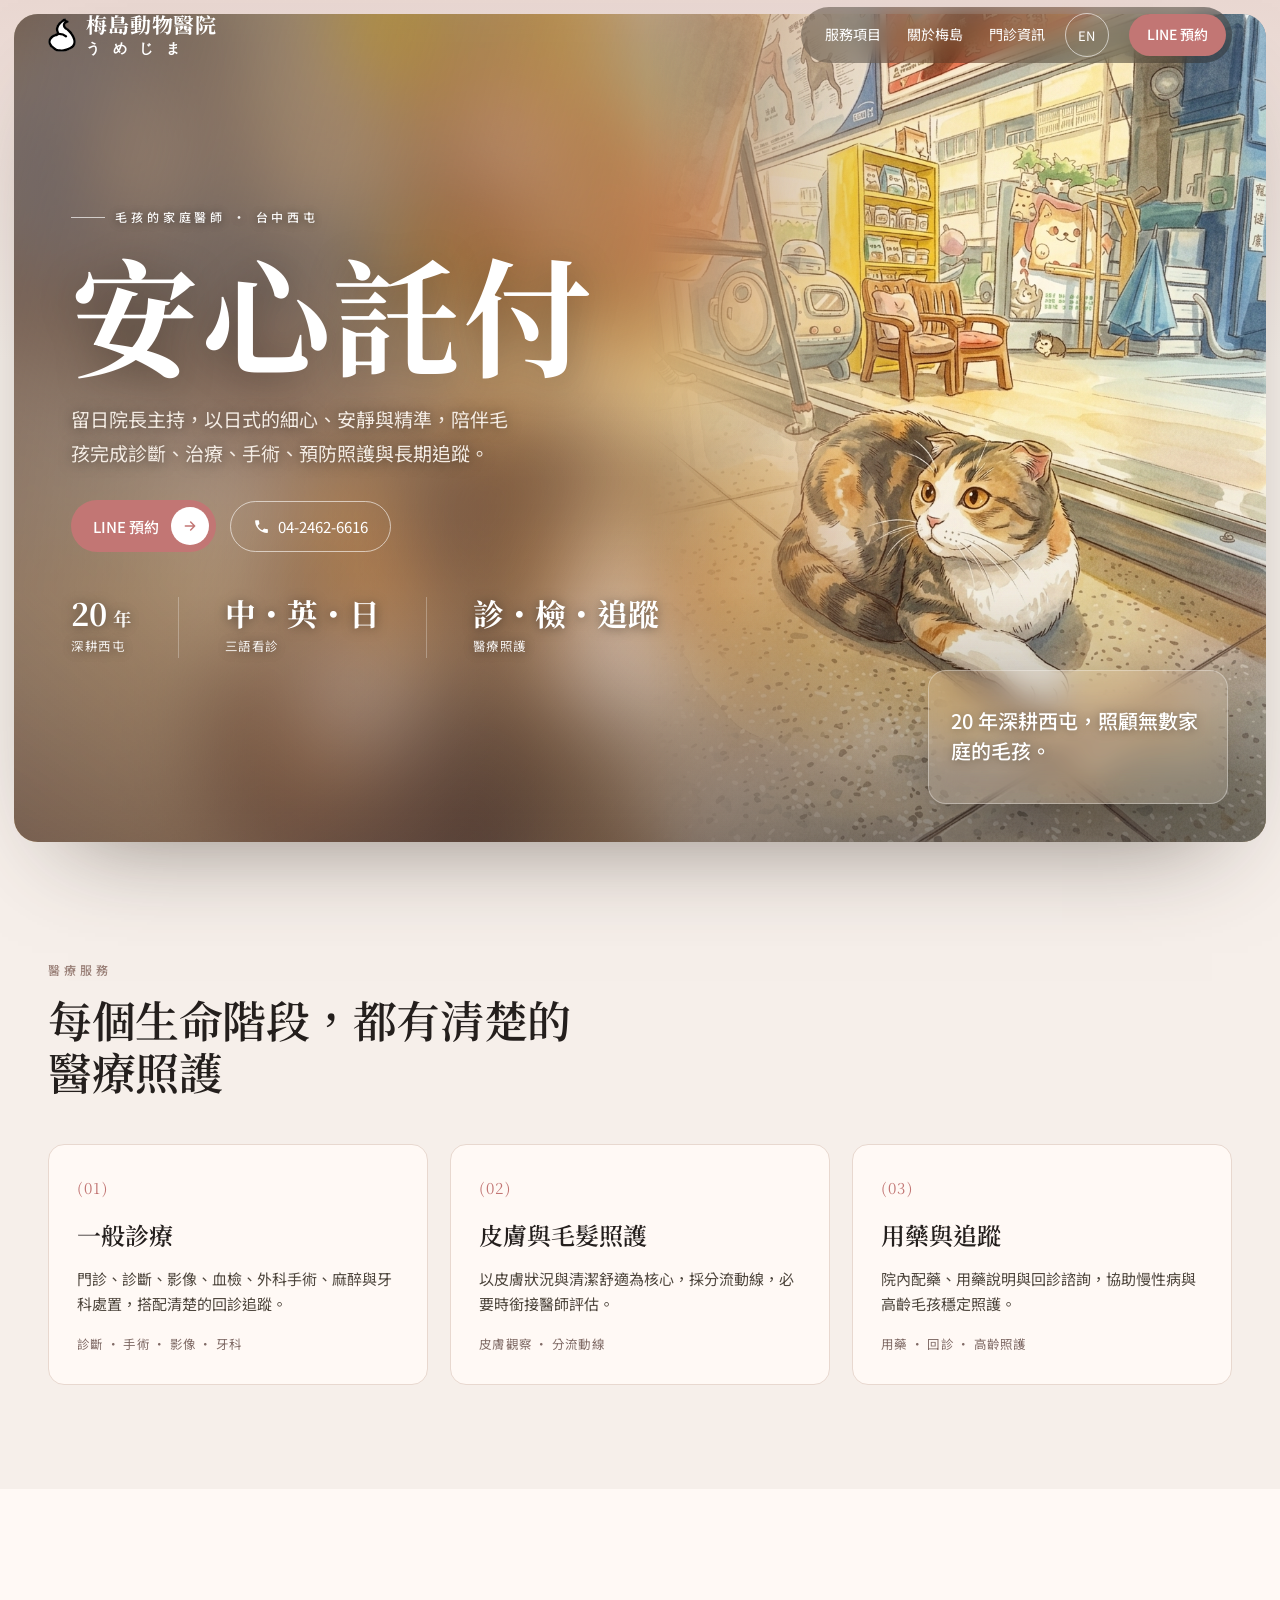
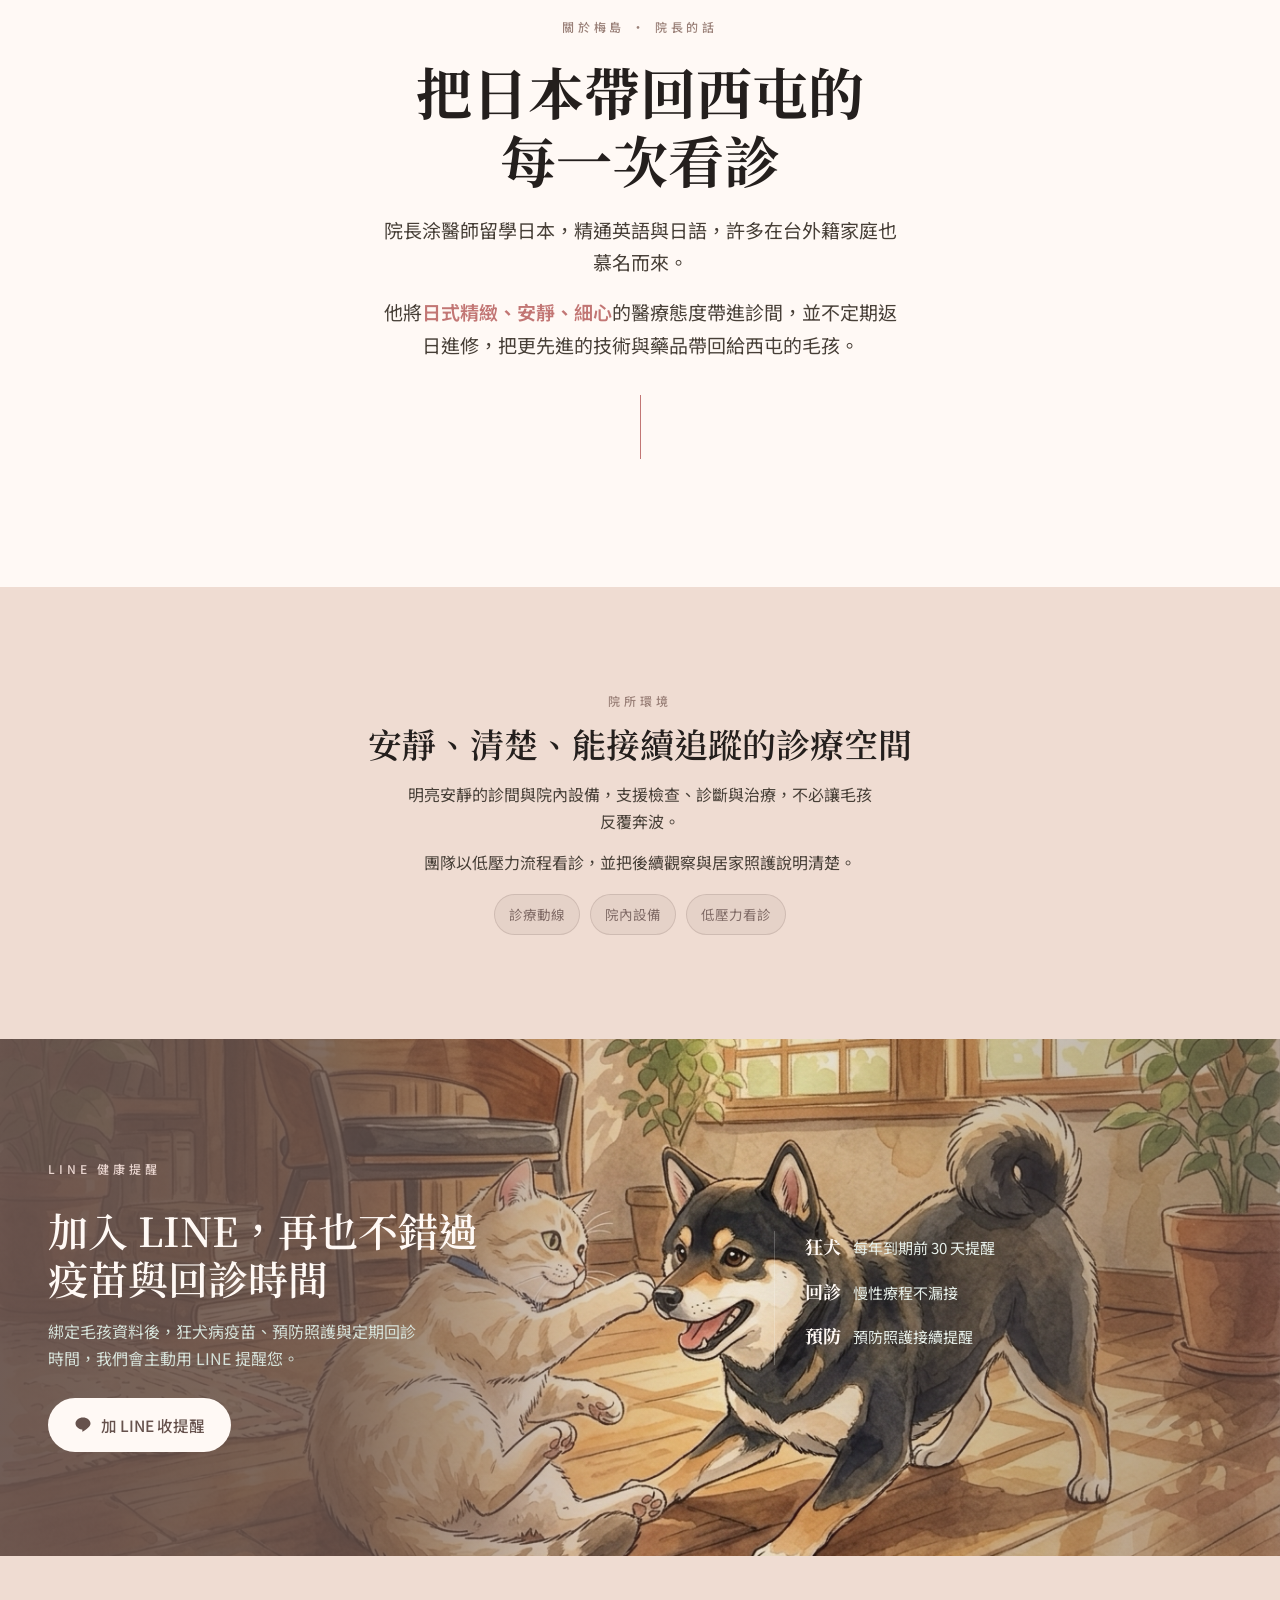
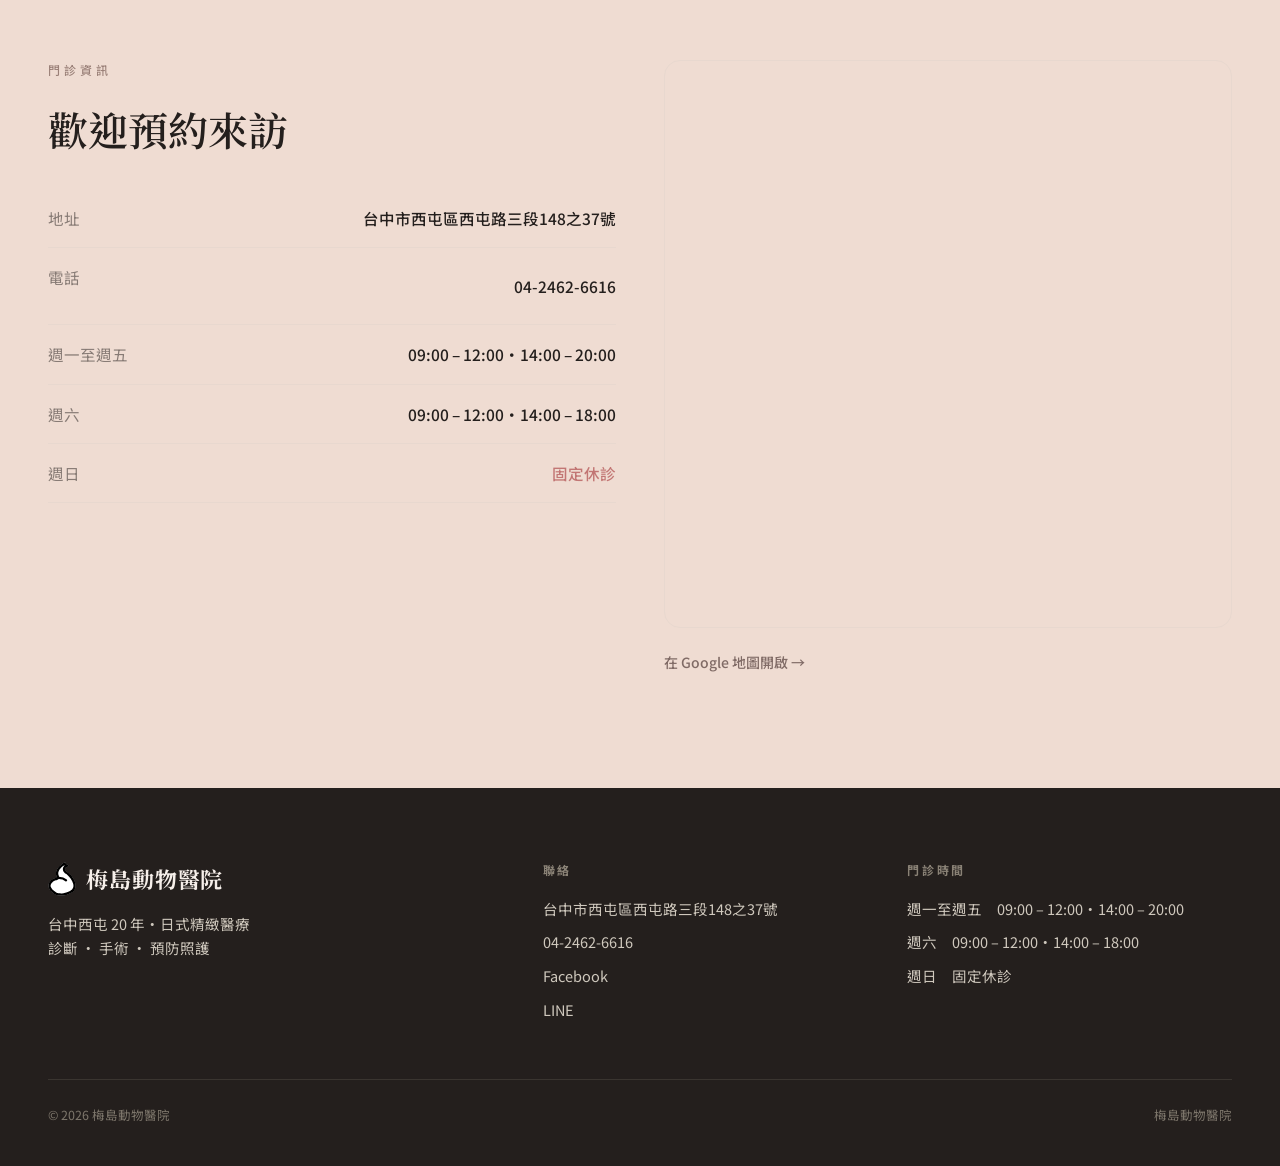
==== index.html @ cb82e35a "feat(nav): add うめじま kana under brand name Co-Authored-By: Claude Opus 5.5 <noreply@anthropic.com>" ====
<!DOCTYPE html>
<!--
  梅島動物醫院 — Public Website (Home)
  Design mode: fashion-design (design.md §03), warmed "calm Japanese-clinic" variant.
  3-color audit: main = warm taupe #806B66 (primary/trust) + soft rose #C27674 (accent/CTA); neutrals = paper/porcelain/wood/ink/stone.
  Booking: Approach C (LINE-first deep-link + tel fallback). No web form / no Supabase in v1.
  TODO before ship: logo, price/copy sign-off.
-->
<html lang="zh-Hant" data-lang="zh">
<head>
<meta charset="UTF-8" />
<link rel="icon" type="image/svg+xml" href="assets/logo-small.svg" />
<link rel="icon" type="image/png" sizes="32x32" href="assets/favicon-32.png" />
<link rel="icon" type="image/png" sizes="192x192" href="assets/icon-192.png" />
<link rel="apple-touch-icon" href="apple-touch-icon.png" />
<meta name="viewport" content="width=device-width, initial-scale=1" />
<title>梅島動物醫院｜台中西屯 20 年・日式精緻醫療</title>
<meta name="description" content="梅島動物醫院 — 台中西屯區 20 年動物醫院。留日院長主持，日式精緻醫療，提供診斷治療、外科手術、預防照護與長期健康追蹤。週一至週五 09:00–20:00（午休 12:00–14:00），週六至 18:00。" />
<meta property="og:title" content="梅島動物醫院｜台中西屯・日式精緻醫療" />
<meta property="og:description" content="留日院長主持，日式精緻醫療。診斷治療、外科手術、預防照護與長期健康追蹤。台中西屯路三段148之37號。" />
<meta property="og:type" content="website" />
<meta property="og:locale" content="zh_TW" />
<link rel="canonical" href="https://umesima.com/" />
<meta property="og:url" content="https://umesima.com/" />
<!-- TODO: og:image -->
<link rel="preconnect" href="https://fonts.googleapis.com" />
<link rel="preconnect" href="https://fonts.gstatic.com" crossorigin />
<link href="https://fonts.googleapis.com/css2?family=Noto+Sans+TC:wght@300;400;500;700&family=Noto+Serif+TC:wght@400;600;700&display=swap" rel="stylesheet" />
<link rel="stylesheet" href="assets/styles.css?v=37" />
<script src="assets/app.js?v=34" defer></script>
<script type="application/ld+json">
{"@context":"https://schema.org","@type":"WebSite","name":"梅島動物醫院","alternateName":["Umesima","umesima.com"],"url":"https://umesima.com/"}
</script>
<script type="application/ld+json">
{
  "@context": "https://schema.org",
  "@type": "VeterinaryCare",
  "name": "梅島動物醫院",
  "alternateName": ["Umesima Animal Hospital", "umesima", "梅島動物醫院.com"],
  "url": "https://umesima.com/",
  "image": "https://umesima.com/assets/media/clinic-interior.png",
  "hasMap": "https://maps.google.com/?q=%E6%A2%85%E5%B3%B6%E5%8B%95%E7%89%A9%E9%86%AB%E9%99%A2%20%E5%8F%B0%E4%B8%AD%E5%B8%82%E8%A5%BF%E5%B1%AF%E5%8D%80%E8%A5%BF%E5%B1%AF%E8%B7%AF%E4%B8%89%E6%AE%B5148%E4%B9%8B37%E8%99%9F",
  "geo": {"@type": "GeoCoordinates", "latitude": 24.1859534, "longitude": 120.6236232},
  "description": "台中西屯區 20 年動物醫院，留日院長主持，日式精緻醫療。",
  "telephone": "+886-4-2462-6616",
  "address": {
    "@type": "PostalAddress",
    "streetAddress": "西屯路三段148之37號",
    "addressLocality": "西屯區",
    "addressRegion": "台中市",
    "addressCountry": "TW"
  },
  "openingHoursSpecification": [{"@type":"OpeningHoursSpecification","dayOfWeek":["Monday","Tuesday","Wednesday","Thursday","Friday"],"opens":"09:00","closes":"12:00"},{"@type":"OpeningHoursSpecification","dayOfWeek":["Monday","Tuesday","Wednesday","Thursday","Friday"],"opens":"14:00","closes":"20:00"},{"@type":"OpeningHoursSpecification","dayOfWeek":["Saturday"],"opens":"09:00","closes":"12:00"},{"@type":"OpeningHoursSpecification","dayOfWeek":["Saturday"],"opens":"14:00","closes":"18:00"}],
  "sameAs": ["https://www.facebook.com/profile.php?id=100063917255991"]
}
</script>
</head>
<body class="home">

<!-- NAV -->
<nav class="nav" id="nav">
  <div class="nav-in">
    <a href="index.html" class="brand"><img class="logo" src="assets/logo-small.svg" alt="" width="25" height="30" /><span class="brand-t">梅島動物醫院<small class="brand-jp" lang="ja">うめじま</small></span></a>
    <div class="nav-r">
      <div class="nav-links">
        <a href="services.html" data-i18n="nav.services">服務項目</a>
        <a href="about.html" data-i18n="nav.about">關於梅島</a>
        <a href="contact.html" data-i18n="nav.visit">門診資訊</a>
      </div>
      <button class="lang" id="langBtn" aria-label="切換語言 / switch language">EN</button>
      <a href="https://lin.ee/q2NhyMW" data-line class="nav-cta" data-i18n="cta.book">LINE 預約</a>
    </div>
  </div>
</nav>

<!-- HERO (editorial framed) -->
<header class="hero" id="top">
  <div class="frameH">
    <div class="hero-blur" aria-hidden="true"></div>
    <div class="hero-bg hero-photo" aria-hidden="true"></div>
    <div class="hero-mist" aria-hidden="true"></div>
    <div class="hero-body">
      <div class="hero-col">
        <span class="hero-eyebrow kicker"><span class="rule"></span><span data-i18n="hero.sub">毛孩的家庭醫師 · 台中西屯</span></span>
        <h1 class="hero-display" data-i18n="hero.display">安心託付</h1>
        <p class="hero-sub" data-i18n="hero.body">留日院長主持，以日式的細心、安靜與精準，陪伴毛孩完成診斷、治療、手術、預防照護與長期追蹤。</p>
        <div class="cta-row">
          <a href="https://lin.ee/q2NhyMW" data-line class="cta-round"><span data-i18n="cta.book">LINE 預約</span><span class="ar"><svg viewBox="0 0 24 24"><path d="M5 12h14M13 6l6 6-6 6" fill="none" stroke="currentColor" stroke-width="2.2" stroke-linecap="round" stroke-linejoin="round"/></svg></span></a>
          <a href="tel:+886424626616" class="cta-ghost"><svg viewBox="0 0 24 24"><path d="M6.6 10.8c1.4 2.8 3.8 5.1 6.6 6.6l2.2-2.2c.3-.3.7-.4 1-.2 1.1.4 2.3.6 3.6.6.6 0 1 .4 1 1V20c0 .6-.4 1-1 1C10.6 21 3 13.4 3 4c0-.6.4-1 1-1h3.5c.6 0 1 .4 1 1 0 1.2.2 2.4.6 3.6.1.4 0 .8-.2 1l-2.3 2.2z"/></svg><span data-i18n="cta.tel">04-2462-6616</span></a>
        </div>
        <div class="trust">
          <div class="t"><b>20<span style="font-size:.6em" data-i18n="hero.b1u"> 年</span></b><span data-i18n="hero.t1">深耕西屯</span></div>
          <div class="div"></div>
          <div class="t"><b data-i18n="hero.b2">中・英・日</b><span data-i18n="hero.t2">三語看診</span></div>
          <div class="div"></div>
          <div class="t"><b data-i18n="hero.b3">診・檢・追蹤</b><span data-i18n="hero.t3">醫療照護</span></div>
        </div>
      </div>
    </div>
    <div class="glass" id="glass">
      <p class="gs" data-i18n="card.s1">20 年深耕西屯，照顧無數家庭的毛孩。</p>
      <p class="gs" hidden data-i18n="card.s2">留日院長主持，可中・英・日語看診。</p>
      <p class="gs" hidden data-i18n="card.s3">診斷、治療與回診追蹤，由同一個熟悉的團隊接續照護。</p>
    </div>
  </div>
</header>

<!-- SERVICES TEASER -->
<section class="band" id="services">
  <div class="wrap">
    <div class="sec-head r">
      <p class="kicker" data-i18n="services.kicker">醫療服務</p>
      <h2 data-i18n="services.h2">每個生命階段，都有清楚的醫療照護</h2>
    </div>
    <div class="svc">
      <a class="card r" href="services.html#med">
        <div class="ix">(01)</div>
        <h3 data-i18n="svc.med.t">一般診療</h3>
        <p data-i18n="svc.med.d">門診、診斷、影像、血檢、外科手術、麻醉與牙科處置，搭配清楚的回診追蹤。</p>
        <div class="tag" data-i18n="svc.med.tag">診斷 · 手術 · 影像 · 牙科</div>
      </a>
      <a class="card r" href="services.html#groom">
        <div class="ix">(02)</div>
        <h3 data-i18n="svc.groom.t">皮膚與毛髮照護</h3>
        <p data-i18n="svc.groom.d">以皮膚狀況與清潔舒適為核心，採分流動線，必要時銜接醫師評估。</p>
        <div class="tag" data-i18n="svc.groom.tag">皮膚觀察 · 分流動線</div>
      </a>
      <a class="card r" href="services.html#pharmacy">
        <div class="ix">(03)</div>
        <h3 data-i18n="svc.rx.t">用藥與追蹤</h3>
        <p data-i18n="svc.rx.d">院內配藥、用藥說明與回診諮詢，協助慢性病與高齡毛孩穩定照護。</p>
        <div class="tag" data-i18n="svc.rx.tag">用藥 · 回診 · 高齡照護</div>
      </a>
    </div>
  </div>
</section>

<!-- 日式 SIGNATURE STORY -->
<section class="story" id="story">
  <div class="story-ghost" aria-hidden="true">日式</div>
  <div class="wrap story-in r">
    <p class="kicker" data-i18n="story.kicker">關於梅島 · 院長的話</p>
    <h2 data-i18n="story.h2">把日本帶回西屯的<br>每一次看診</h2>
    <p data-i18n="story.p1">院長涂醫師留學日本，精通英語與日語，許多在台外籍家庭也慕名而來。</p>
    <p data-i18n="story.p2">他將<span class="em">日式精緻、安靜、細心</span>的醫療態度帶進診間，並不定期返日進修，把更先進的技術與藥品帶回給西屯的毛孩。</p>
    <div class="story-line"></div>
  </div>
</section>

<!-- 院所環境 — services-style split (text + framed photo); big composite as figure -->
<section class="band band-wood" id="scene">
  <div class="wrap">
    <div class="split-txt r" style="max-width:640px">
      <p class="kicker" data-i18n="scene.kicker">院所環境</p>
      <h3 data-i18n="scene.h">安靜、清楚、能接續追蹤的診療空間</h3>
      <p data-i18n="scene.p1">明亮安靜的診間與院內設備，支援檢查、診斷與治療，不必讓毛孩反覆奔波。</p>
      <p data-i18n="scene.p2">團隊以低壓力流程看診，並把後續觀察與居家照護說明清楚。</p>
      <div class="chips">
        <span class="chip" data-i18n="scene.c1">診療動線</span>
        <span class="chip" data-i18n="scene.c2">院內設備</span>
        <span class="chip" data-i18n="scene.c3">低壓力看診</span>
      </div>
    </div>
  </div>
</section>

<!-- VACCINE LINE CTA -->
<section class="band band-sage vacc-bg">
  <div class="vacc-bg-img" aria-hidden="true"></div>
  <div class="wrap vacc r">
    <div>
      <p class="kicker" data-i18n="vacc.kicker">LINE 健康提醒</p>
      <h2 data-i18n="vacc.h2">加入 LINE，再也不錯過<br>疫苗與回診時間</h2>
      <p data-i18n="vacc.p">綁定毛孩資料後，狂犬病疫苗、預防照護與定期回診時間，我們會主動用 LINE 提醒您。</p>
      <a href="https://lin.ee/q2NhyMW" data-line class="btn btn-line-lite"><svg viewBox="0 0 24 24"><path d="M12 2C6.5 2 2 5.6 2 10c0 3.9 3.5 7.2 8.3 7.9.3.07.7.2.8.5.1.3.07.7.04 1l-.13.8c-.04.24-.18.93.82.5s5.3-3.1 7.2-5.3C20.5 13.9 22 12.1 22 10c0-4.4-4.5-8-10-8z"/></svg><span data-i18n="vacc.cta">加 LINE 收提醒</span></a>
    </div>
    <ul class="vacc-aside">
      <li><b data-i18n="vacc.b1">狂犬</b><span data-i18n="vacc.l1">每年到期前 30 天提醒</span></li>
      <li><b data-i18n="vacc.b2">回診</b><span data-i18n="vacc.l2">慢性療程不漏接</span></li>
      <li><b data-i18n="vacc.b3">預防</b><span data-i18n="vacc.l3">預防照護接續提醒</span></li>
    </ul>
  </div>
</section>

<!-- VISIT / HOURS / LOCATION -->
<section class="band band-wood" id="visit">
  <div class="wrap visit">
    <div class="r">
      <p class="kicker" data-i18n="visit.kicker">門診資訊</p>
      <h2 class="serif" style="font-size:clamp(26px,3.4vw,40px);font-weight:600;margin:14px 0 26px" data-i18n="visit.h2">歡迎預約來訪</h2>
      <div class="info-row"><span class="k" data-i18n="visit.addrk">地址</span><span class="v">台中市西屯區西屯路三段148之37號</span></div>
      <div class="info-row"><span class="k" data-i18n="visit.telk">電話</span><span class="v"><a href="tel:+886424626616">04-2462-6616</a></span></div>
      <div class="info-row"><span class="k" data-i18n="visit.hrk">週一至週五</span><span class="v">09:00 – 12:00・14:00 – 20:00</span></div>
      <div class="info-row"><span class="k" data-i18n="visit.satk">週六</span><span class="v">09:00 – 12:00・14:00 – 18:00</span></div>
      <div class="info-row"><span class="k" data-i18n="visit.sunk">週日</span><span class="v closed" data-i18n="visit.sunv">固定休診</span></div>
    </div>
    <div>
      <div class="map-embed r">
        <iframe title="梅島動物醫院 · 地圖" loading="lazy" referrerpolicy="no-referrer-when-downgrade" src="https://www.google.com/maps?q=%E6%A2%85%E5%B3%B6%E5%8B%95%E7%89%A9%E9%86%AB%E9%99%A2%20%E5%8F%B0%E4%B8%AD%E5%B8%82%E8%A5%BF%E5%B1%AF%E5%8D%80%E8%A5%BF%E5%B1%AF%E8%B7%AF%E4%B8%89%E6%AE%B5148%E4%B9%8B37%E8%99%9F&hl=zh-TW&z=17&output=embed"></iframe>
      </div>
      <p style="margin-top:12px;font-size:14px"><a href="https://maps.google.com/?q=%E6%A2%85%E5%B3%B6%E5%8B%95%E7%89%A9%E9%86%AB%E9%99%A2%20%E5%8F%B0%E4%B8%AD%E5%B8%82%E8%A5%BF%E5%B1%AF%E5%8D%80%E8%A5%BF%E5%B1%AF%E8%B7%AF%E4%B8%89%E6%AE%B5148%E4%B9%8B37%E8%99%9F" target="_blank" rel="noopener" style="color:var(--sage);font-weight:500" data-i18n="visit.map">在 Google 地圖開啟 →</a></p>
    </div>
  </div>
</section>

<!-- FOOTER -->
<footer>
  <div class="wrap">
    <div class="foot-grid">
      <div>
        <div class="brand" style="font-family:var(--serif);font-weight:700;font-size:22px"><img class="logo" src="assets/logo-small.svg" alt="" width="25" height="30" />梅島動物醫院</div>
        <p data-i18n="foot.tag">台中西屯 20 年・日式精緻醫療<br>診斷 · 手術 · 預防照護</p>
      </div>
      <div>
        <h4 data-i18n="foot.contact">聯絡</h4>
        <p>台中市西屯區西屯路三段148之37號</p>
        <a href="tel:+886424626616">04-2462-6616</a>
        <a href="https://www.facebook.com/profile.php?id=100063917255991" target="_blank" rel="noopener">Facebook</a>
        <a href="https://lin.ee/q2NhyMW" data-line>LINE</a>
      </div>
      <div>
        <h4 data-i18n="foot.hours">門診時間</h4>
        <p data-i18n="foot.hr1">週一至週五　09:00 – 12:00・14:00 – 20:00</p>
        <p data-i18n="foot.hrsat">週六　09:00 – 12:00・14:00 – 18:00</p>
        <p data-i18n="foot.hr2">週日　固定休診</p>
      </div>
    </div>
    <div class="foot-bot">
      <span>© 2026 梅島動物醫院</span>
      <span data-i18n="foot.note">梅島動物醫院</span>
    </div>
  </div>
</footer>

<!-- STICKY MOBILE BAR -->
<div class="mbar">
  <a href="https://lin.ee/q2NhyMW" data-line><svg viewBox="0 0 24 24"><path d="M12 2C6.5 2 2 5.6 2 10c0 3.9 3.5 7.2 8.3 7.9.3.07.7.2.8.5.1.3.07.7.04 1l-.13.8c-.04.24-.18.93.82.5s5.3-3.1 7.2-5.3C20.5 13.9 22 12.1 22 10c0-4.4-4.5-8-10-8z"/></svg><span data-i18n="cta.book">LINE 預約</span></a>
  <a href="tel:+886424626616"><svg viewBox="0 0 24 24"><path d="M6.6 10.8c1.4 2.8 3.8 5.1 6.6 6.6l2.2-2.2c.3-.3.7-.4 1-.2 1.1.4 2.3.6 3.6.6.6 0 1 .4 1 1V20c0 .6-.4 1-1 1C10.6 21 3 13.4 3 4c0-.6.4-1 1-1h3.5c.6 0 1 .4 1 1 0 1.2.2 2.4.6 3.6.1.4 0 .8-.2 1l-2.3 2.2z"/></svg><span data-i18n="cta.call">撥打電話</span></a>
</div>

</body>
</html>
---- assets/styles.css ----
:root{
  /* neutrals */
  --paper:#F6EFEA; --porcelain:#FFF9F5; --wood:#EFDCD2; --wood-deep:#E4C6B8;
  --ink:#241F1D; --stone:#877B75; --line:#E8D8CF;
  /* main colors */
  --sage:#806B66; --sage-deep:#66524D; --sage-dim:#9A8078;
  --clay:#C27674; --clay-deep:#A85F5D;
  /* type */
  --serif:"Noto Serif TC",Georgia,"Times New Roman",serif;
  --sans:"Noto Sans TC",system-ui,-apple-system,"Helvetica Neue",sans-serif;
  --maxw:1240px; --ease:cubic-bezier(.22,.61,.36,1);
}
*{box-sizing:border-box;margin:0;padding:0}
html{scroll-behavior:smooth}
body{font-family:var(--sans);background:var(--paper);color:var(--ink);
  font-weight:400;line-height:1.7;-webkit-font-smoothing:antialiased;overflow-x:hidden}
img{max-width:100%;display:block}
a{color:inherit;text-decoration:none}
.wrap{max-width:var(--maxw);margin:0 auto;padding:0 28px}
.serif{font-family:var(--serif)}
.kicker{font-size:12px;letter-spacing:.32em;text-transform:uppercase;color:var(--sage-dim);font-weight:500}

/* ---------- nav ---------- */
.nav{position:fixed;top:0;left:0;right:0;z-index:50;transition:background .4s var(--ease),box-shadow .4s var(--ease);}
.nav-in{display:flex;align-items:center;justify-content:space-between;height:70px;max-width:var(--maxw);margin:0 auto;padding:0 28px}
.brand{font-family:var(--serif);font-weight:700;font-size:21px;letter-spacing:.04em;color:var(--ink);display:flex;align-items:center;gap:10px}
.nav .brand{min-height:44px}
.brand .logo{height:34px;width:auto;flex:none}
.brand-t{display:flex;flex-direction:column;line-height:1.1}
.brand-jp{font-family:"Hiragino Maru Gothic ProN","Zen Maru Gothic","Yu Gothic",sans-serif;font-size:14px;font-weight:600;letter-spacing:.9em;margin-top:5px}
.nav-r{display:flex;align-items:center;gap:20px}
.nav-links{display:flex;gap:26px;font-size:14px;color:var(--ink)}
.nav-links a{position:relative;padding:4px 0;color:var(--ink);opacity:.85;transition:opacity .2s}
.nav-links a::after{content:"";position:absolute;left:0;bottom:-2px;width:0;height:1.5px;background:var(--clay);transition:width .25s var(--ease)}
.nav-links a:hover{opacity:1}.nav-links a:hover::after{width:100%}
.nav-links a.active{opacity:1;font-weight:500}
.nav-links a.active::after{width:100%}
.lang{font-size:13px;letter-spacing:.05em;color:var(--sage);border:1px solid var(--sage-dim);border-radius:999px;
  min-width:44px;min-height:44px;padding:0 12px;cursor:pointer;background:transparent;font-family:var(--sans);transition:.2s var(--ease)}
.lang:hover{background:var(--sage);color:#fff;border-color:var(--sage)}
.nav-cta{display:inline-flex;align-items:center;gap:7px;background:var(--clay);color:#fff;
  font-size:14px;font-weight:500;padding:9px 18px;border-radius:999px;transition:.2s var(--ease)}
.nav-cta:hover{background:var(--clay-deep)}
.nav.scrolled{background:rgba(246,239,234,.92);backdrop-filter:saturate(140%) blur(10px);box-shadow:0 1px 0 var(--line)}

/* shared button base */
.btn{display:inline-flex;align-items:center;gap:9px;font-weight:500;font-size:15.5px;
  padding:14px 26px;border-radius:999px;transition:.22s var(--ease);cursor:pointer;border:none;font-family:var(--sans)}
.btn svg{width:18px;height:18px;fill:currentColor}

/* ---------- hero (editorial framed) ---------- */
.hero{padding:14px;background:linear-gradient(180deg,#ead8d2 0%,var(--paper) 42%)}
.frameH{position:relative;border-radius:24px;overflow:hidden;display:flex;align-items:center;
  min-height:clamp(580px,92svh,980px);box-shadow:0 44px 100px -54px rgba(60,50,40,.65)}
/* blurred fill of the same image -> full image-derived background, no empty column */
.hero-blur{position:absolute;inset:0;z-index:0;background:url('media/clinic-interior.png?r=1') center/cover no-repeat;
  filter:blur(36px) saturate(118%) brightness(.96);transform:scale(1.18)}
/* sharp whole image, contained on the right (radial = fallback if image missing) */
.hero-bg{position:absolute;inset:0;z-index:0;background:
  radial-gradient(120% 100% at 28% 34%, #f6ded7 0%, #edc9c0 34%, #ddada1 58%, #b88b80 80%, #7a625d 100%)}
.hero-bg.hero-photo{background:url('media/clinic-interior.png?r=1') right center/contain no-repeat;
  transform:scale(1.03);animation:heroZoom 18s var(--ease) forwards}
@keyframes heroZoom{to{transform:scale(1)}}
/* warm readability mist: sage->cocoa->blush diagonal (strong bottom-left under text, clears over the cat) */
.hero-mist{position:absolute;inset:0;z-index:1;pointer-events:none;background:
  linear-gradient(105deg, rgba(102,82,77,.74) 0%, rgba(132,93,88,.42) 34%, rgba(194,118,116,.12) 56%, rgba(194,118,116,0) 74%),
  linear-gradient(0deg, rgba(36,31,29,.50) 0%, rgba(36,31,29,.06) 30%, rgba(36,31,29,0) 55%)}
.hero-body{position:relative;z-index:3;max-width:var(--maxw);margin:0 auto;width:100%;padding:0 clamp(22px,4vw,56px)}
.hero-col{max-width:600px}
.hero-eyebrow{display:inline-flex;align-items:center;gap:10px;color:#fff;opacity:.95;margin-bottom:20px;text-shadow:0 1px 10px rgba(0,0,0,.5)}
.hero-eyebrow .rule{width:34px;height:1px;background:rgba(255,255,255,.7)}
.hero-display{font-family:var(--serif);font-weight:700;color:#fff;line-height:1.02;letter-spacing:.02em;
  font-size:clamp(60px,10vw,150px);text-shadow:0 4px 40px rgba(0,0,0,.32);white-space:nowrap}
.hero-sub{color:#f4ece4;font-size:clamp(15px,1.6vw,19px);line-height:1.8;max-width:40ch;margin:24px 0 0;
  text-shadow:0 1px 14px rgba(0,0,0,.5)}
.hero-col .cta-row{margin-top:30px}
.trust{display:flex;gap:clamp(18px,4vw,46px);margin-top:clamp(30px,5vh,56px);flex-wrap:wrap}
.trust .t{color:#fff;text-shadow:0 1px 12px rgba(0,0,0,.5)}
.trust .t b{font-family:var(--serif);font-weight:700;font-size:clamp(22px,2.4vw,32px);display:block;line-height:1.1}
.trust .t span{font-size:12.5px;letter-spacing:.04em;opacity:.9}
.trust .div{width:1px;align-self:stretch;background:rgba(255,255,255,.28)}
.scrollcue{position:absolute;left:50%;bottom:24px;transform:translateX(-50%);z-index:3;display:flex;flex-direction:column;align-items:center;gap:8px;color:#fff;opacity:.85;pointer-events:none}
.scrollcue .lbl{font-size:10px;letter-spacing:.3em;text-transform:uppercase;writing-mode:vertical-rl;text-shadow:0 1px 8px rgba(0,0,0,.5)}
.scrollcue .ln{width:1px;height:32px;background:linear-gradient(#fff,transparent);animation:heroCue 1.8s var(--ease) infinite}
@keyframes heroCue{0%{transform:scaleY(.3);transform-origin:top}50%{transform:scaleY(1);transform-origin:top}50.1%{transform-origin:bottom}100%{transform:scaleY(.3);transform-origin:bottom}}
@media(max-width:760px){.hero-col{max-width:none}.scrollcue{display:none}}
@media(prefers-reduced-motion:reduce){.hero-bg.hero-photo,.glass .gs{animation:none;transform:none}.scrollcue .ln{animation:none}}
.cta-row{display:flex;gap:14px;flex-wrap:wrap;align-items:center}
.cta-round{display:inline-flex;align-items:center;gap:12px;background:var(--clay);color:#fff;
  border-radius:999px;padding:7px 7px 7px 22px;font-weight:500;font-size:15px;transition:.22s var(--ease)}
.cta-round .ar{width:38px;height:38px;border-radius:50%;background:#fff;color:var(--clay);
  display:grid;place-items:center;transition:transform .25s var(--ease)}
.cta-round .ar svg{width:16px;height:16px}
.cta-round:hover{background:var(--clay-deep)}.cta-round:hover .ar{transform:rotate(-45deg)}
.cta-round.lg{font-size:16.5px;padding:9px 9px 9px 26px}
.cta-round.lg .ar{width:42px;height:42px}
.cta-ghost{display:inline-flex;align-items:center;gap:8px;color:#fff;font-size:15px;
  border:1.5px solid rgba(255,255,255,.6);border-radius:999px;padding:12px 22px;transition:.2s var(--ease)}
.cta-ghost:hover{background:#fff;color:var(--ink);border-color:#fff}
.cta-ghost svg{width:17px;height:17px;fill:currentColor}
/* glass social-proof card */
.glass{position:absolute;right:clamp(16px,3vw,40px);bottom:clamp(16px,3vw,40px);z-index:4;
  width:min(300px,76vw);background:rgba(250,248,244,.15);border:1px solid rgba(255,255,255,.34);
  backdrop-filter:blur(14px) saturate(140%);-webkit-backdrop-filter:blur(14px) saturate(140%);
  border-radius:18px;padding:20px 22px 22px;box-shadow:0 22px 54px -26px rgba(0,0,0,.55);touch-action:pan-y;cursor:pointer}
.glass .gs{display:flex;align-items:center;color:#fff;font-size:20px;font-weight:500;line-height:1.5;min-height:4.5em;text-shadow:0 1px 10px rgba(0,0,0,.35);animation:gsIn .5s var(--ease)}
@keyframes gsIn{from{opacity:0;transform:translateX(10px)}to{opacity:1;transform:none}}
.glass .gs[hidden]{display:none}
/* nav over photo — HOME hero only (pre-scroll = light) */
body.home .nav:not(.scrolled):not(.menu-open) .brand,body.home .nav:not(.scrolled):not(.menu-open) .nav-links a{color:#fff}
body.home .nav:not(.scrolled):not(.menu-open) .lang{color:#fff;border-color:rgba(255,255,255,.6)}
body.home .nav:not(.scrolled):not(.menu-open) .lang:hover{background:#fff;color:var(--sage);border-color:#fff}

/* ---------- page header (sub-pages) ---------- */
.phead{padding:14px}
.phead-in{position:relative;border-radius:24px;overflow:hidden;min-height:clamp(440px,62svh,620px);
  display:flex;flex-direction:column;justify-content:flex-end;padding:clamp(30px,5vw,60px);
  background:linear-gradient(135deg,var(--wood) 0%,var(--wood-deep) 68%,#cdbfa6 100%)}
.phead-in .kicker{margin-bottom:14px}
.phead-in h1{font-family:var(--serif);font-weight:700;color:var(--ink);
  font-size:clamp(38px,6vw,72px);line-height:1.08;letter-spacing:-.01em;position:relative;z-index:2}
.phead-in .psub{color:#4d453c;font-size:clamp(15px,1.6vw,18px);max-width:46ch;margin-top:18px;position:relative;z-index:2}
.phead-ghost{display:none}

/* ---------- section base ---------- */
section{position:relative}
.band{padding:104px 0}
.band-wood{background:var(--wood)}
.band-porc{background:var(--porcelain)}
.band-sage{background:var(--sage);color:var(--porcelain)}
.sec-head{max-width:60ch;margin-bottom:46px}
.sec-head h2{font-family:var(--serif);font-weight:600;font-size:clamp(28px,3.6vw,44px);line-height:1.18;margin:14px 0 0;letter-spacing:-.01em}
.band-sage .kicker{color:#ead6d0}.band-sage .sec-head h2{color:var(--porcelain)}

/* reveal-on-scroll */
.r{transition:opacity .7s var(--ease),transform .7s var(--ease)}
html.reveal .r{opacity:0;transform:translateY(26px)}
html.reveal .r.in{opacity:1;transform:none}

/* services cards */
.svc{display:grid;grid-template-columns:repeat(auto-fit,minmax(250px,1fr));gap:22px}
.card{background:var(--porcelain);border:1px solid var(--line);border-radius:16px;padding:30px 28px;
  transition:transform .3s var(--ease),box-shadow .3s var(--ease)}
.card:hover{transform:translateY(-6px);box-shadow:0 28px 50px -30px rgba(60,50,40,.4)}
.card .ix{font-family:var(--serif);font-size:15px;color:var(--clay);letter-spacing:.1em}
.card h3{font-family:var(--serif);font-weight:600;font-size:24px;margin:14px 0 10px}
.card p{font-size:15px;color:#4d453c}
.card .tag{font-size:12.5px;color:var(--sage);margin-top:16px;letter-spacing:.02em}

/* split column (text + side) */
.split{display:grid;grid-template-columns:1.05fr .95fr;gap:clamp(32px,5vw,64px);align-items:center}
.split.rev .split-txt{order:2}
.split-txt h3{font-family:var(--serif);font-weight:600;font-size:clamp(24px,3vw,34px);margin-bottom:16px;line-height:1.22}
.band-sage .split-txt h3{color:var(--porcelain)}
.split-txt p{font-size:16px;color:#473f37;max-width:52ch;margin-bottom:14px}
.band-sage .split-txt p{color:#eadbd3}
.split-fig{aspect-ratio:4/3;border-radius:16px;border:1px solid var(--line);background:
  linear-gradient(135deg,var(--wood) 0%,var(--wood-deep) 65%,var(--sage-dim) 130%);
  display:flex;align-items:flex-end;padding:16px}
.split-fig span{font-size:11px;letter-spacing:.18em;text-transform:uppercase;color:rgba(34,31,26,.5)}
.split-fig.fig-photo{display:block;padding:0;background:none;overflow:hidden;position:relative}
.split-fig.fig-photo img{position:absolute;inset:0;width:100%;height:100%;object-fit:cover;object-position:50% 46%;display:block;border-radius:inherit}
.split-fig.fig-photo::after{content:"";position:absolute;inset:0;z-index:1;pointer-events:none;border-radius:inherit;
  background:
    linear-gradient(180deg,rgba(28,24,20,0) 0%,rgba(28,24,20,0) 48%,rgba(28,24,20,.22) 76%,rgba(28,24,20,.46) 100%),
    linear-gradient(90deg,rgba(28,24,20,.28) 0%,rgba(28,24,20,.06) 44%,rgba(28,24,20,0) 72%)}
.chips{display:flex;flex-wrap:wrap;gap:10px;margin-top:18px}
.chip{font-size:13.5px;color:var(--sage);background:rgba(128,107,102,.09);border:1px solid rgba(128,107,102,.22);
  border-radius:999px;padding:8px 14px}
.band-sage .chip{color:#eaf1ec;background:rgba(255,255,255,.1);border-color:rgba(255,255,255,.26)}

/* philosophy 3-up */
.phil{display:grid;grid-template-columns:repeat(3,1fr);gap:24px}
.phil .num{font-family:var(--serif);font-size:42px;color:var(--clay);line-height:1}
.phil h4{font-family:var(--serif);font-weight:600;font-size:21px;margin:10px 0 8px}
.phil p{font-size:14.5px;color:#4d453c}

/* note box */
.note{background:var(--porcelain);border:1px solid var(--line);border-left:3px solid var(--clay);
  border-radius:12px;padding:22px 24px;font-size:15px;color:#473f37;max-width:62ch;line-height:1.75}
.note b{color:var(--ink)}

/* big LINE booking block */
.bookblock{text-align:center;max-width:640px;margin:0 auto}
.bookblock h2{font-family:var(--serif);font-weight:600;color:var(--porcelain);font-size:clamp(28px,4vw,46px);line-height:1.2;margin-bottom:18px}
.bookblock p{color:#eadbd3;margin-bottom:30px;max-width:46ch;margin-left:auto;margin-right:auto}
.bookblock .cta-row{justify-content:center}

/* 日式 story */
.story{padding:128px 0;background:var(--porcelain);overflow:hidden}
.story-ghost{display:none}
.story-in{position:relative;z-index:2;max-width:760px;margin:0 auto;text-align:center}
.story h2{font-family:var(--serif);font-weight:700;font-size:clamp(30px,4.6vw,56px);line-height:1.22;margin:20px 0}
.story p{font-size:clamp(16px,1.7vw,19px);color:#473f37;max-width:48ch;margin:0 auto 18px}
.story .em{color:var(--clay);font-weight:600}
.story-line{width:1px;height:0;background:var(--clay);margin:34px auto 0;transition:height 1s var(--ease)}
.story.in .story-line{height:64px}

/* vaccine LINE CTA */
.vacc{display:grid;grid-template-columns:1.2fr .8fr;gap:40px;align-items:center}
.vacc h2{font-family:var(--serif);font-weight:600;font-size:clamp(26px,3.4vw,40px);line-height:1.2;color:var(--porcelain)}
.vacc p{color:#d6e2da;margin:16px 0 26px;max-width:42ch}
.btn-line-lite{background:var(--porcelain);color:var(--sage-deep)}
.btn-line-lite:hover{background:#fff;transform:translateY(-2px)}
.vacc-aside{border-left:1px solid rgba(255,255,255,.22);padding-left:30px}
.vacc-aside li{list-style:none;display:flex;gap:12px;align-items:baseline;margin-bottom:14px;color:#e6efe9;font-size:15px}
.vacc-aside li b{font-family:var(--serif);color:var(--porcelain);font-size:18px}

/* hours/location */
.visit{display:grid;grid-template-columns:1fr 1fr;gap:48px;align-items:start}
.info-row{display:flex;justify-content:space-between;gap:18px;padding:16px 0;border-bottom:1px solid var(--line);font-size:15.5px}
.info-row .k{color:var(--stone);white-space:nowrap}.info-row .v{font-weight:500;text-align:right}
.info-row .closed{color:var(--clay)}
.info-row .v a,.visit p a{display:inline-flex;align-items:center;min-height:44px}
.map-ph{aspect-ratio:1/1;border-radius:16px;border:1px solid var(--line);background:
  repeating-linear-gradient(45deg,var(--wood),var(--wood) 14px,var(--wood-deep) 14px,var(--wood-deep) 28px);
  display:flex;align-items:center;justify-content:center;text-align:center;color:#6b6256;position:relative}
.map-ph a{background:var(--ink);color:var(--paper);padding:12px 22px;border-radius:999px;font-size:14px;font-weight:500}
.map-embed{aspect-ratio:1/1;border-radius:16px;overflow:hidden;border:1px solid var(--line);background:var(--wood)}
.map-embed iframe{width:100%;height:100%;border:0;display:block}

/* footer */
footer{background:var(--ink);color:#cfc8bd;padding:72px 0 40px}
.foot-grid{display:grid;grid-template-columns:1.4fr 1fr 1fr;gap:40px;margin-bottom:48px}
footer .brand{color:var(--paper);margin-bottom:14px}
footer h4{font-size:12px;letter-spacing:.22em;text-transform:uppercase;color:#8a8276;margin-bottom:16px}
footer a,footer p{font-size:14.5px;color:#cfc8bd;margin-bottom:9px;transition:color .2s;display:block}
footer a:hover{color:var(--clay)}
.foot-bot{border-top:1px solid #3a3530;padding-top:24px;display:flex;justify-content:space-between;font-size:12.5px;color:#7d766b;flex-wrap:wrap;gap:8px}

/* sticky mobile bar */
.mbar{position:fixed;left:50%;right:auto;bottom:calc(12px + env(safe-area-inset-bottom));z-index:60;display:none;gap:0;
  width:min(360px,calc(100% - 28px));overflow:hidden;transform:translate(-50%,14px);
  background:var(--porcelain);border:1px solid rgba(232,216,207,.9);border-radius:999px;
  box-shadow:0 18px 42px -24px rgba(0,0,0,.5);opacity:0;pointer-events:none;
  transition:opacity .25s var(--ease),transform .25s var(--ease)}
.mbar.show{opacity:1;pointer-events:auto;transform:translateX(-50%)}
.mbar a{flex:1;text-align:center;padding:12px 0;font-size:14.5px;font-weight:500;display:flex;align-items:center;justify-content:center;gap:7px;min-height:50px}
.mbar a:first-child{color:#fff;background:var(--sage)}
.mbar a:last-child{color:var(--ink)}
.mbar svg{width:17px;height:17px;fill:currentColor}

/* responsive */
@media(max-width:880px){
  .nav-links{display:none}
  .vacc,.visit,.foot-grid,.svc,.split,.phil{grid-template-columns:1fr}
  .split.rev .split-txt{order:0}
  .vacc-aside{border-left:none;border-top:1px solid rgba(255,255,255,.22);padding-left:0;padding-top:24px}
  .band{padding:72px 0}
  .mbar{display:flex}
  body{padding-bottom:calc(78px + env(safe-area-inset-bottom))}
  .nav-cta{display:none}
  html.reveal .r,html.reveal .story{opacity:1;transform:none}
  footer a{min-height:44px;display:flex;align-items:center;margin-bottom:0}
  .phil{gap:22px}
  .phil>div{display:grid;grid-template-columns:48px minmax(0,1fr);column-gap:14px;align-items:start}
  .phil .num{width:44px;height:44px;border-radius:50%;background:rgba(194,118,116,.12);
    display:flex;align-items:center;justify-content:center;font-size:26px}
  .phil h4{margin:1px 0 5px}
  .phil p{grid-column:2;font-size:15px}
}
@media(max-width:760px){
  /* stack hero vertically: text block, then glass card in normal flow (no overlap with .trust) */
  .frameH{min-height:88svh;flex-direction:column;justify-content:center;align-items:stretch}
  .hero-display{font-size:clamp(50px,15vw,92px)}
  .hero-body{padding-top:clamp(92px,16vh,132px);padding-bottom:4px}
  .trust{margin-top:clamp(22px,4vh,40px)}
  .glass{position:static;width:auto;align-self:stretch;margin:clamp(20px,4vh,30px) 14px clamp(16px,3vh,24px)}
  .glass .gs{min-height:3.4em}
}
@media(prefers-reduced-motion:reduce){
  *{transition:none!important;animation:none!important}
  html{scroll-behavior:auto}
  .r{opacity:1;transform:none}
}

/* ---------- mobile menu (injected by app.js) ---------- */
.nav-toggle{display:none;width:44px;height:44px;border:none;background:transparent;cursor:pointer;
  align-items:center;justify-content:center;padding:0;color:var(--ink);margin-left:2px}
.nav-toggle span{position:relative;display:block;width:22px;height:2px;background:currentColor;transition:background .15s}
.nav-toggle span::before,.nav-toggle span::after{content:"";position:absolute;left:0;width:22px;height:2px;
  background:currentColor;transition:transform .25s var(--ease),top .25s var(--ease)}
.nav-toggle span::before{top:-7px}.nav-toggle span::after{top:7px}
.nav-toggle.open span{background:transparent}
.nav-toggle.open span::before{top:0;transform:rotate(45deg)}
.nav-toggle.open span::after{top:0;transform:rotate(-45deg)}
body.home .nav:not(.scrolled):not(.menu-open) .nav-toggle{color:#fff}
.nav.menu-open .brand,.nav.menu-open .nav-toggle{color:var(--ink)}
.nav.menu-open .lang{color:var(--sage);border-color:var(--sage-dim)}

.m-menu{position:fixed;inset:0;z-index:40;background:var(--paper);padding:96px 28px 36px;
  display:flex;flex-direction:column;transform:translateY(-12px);opacity:0;visibility:hidden;
  transition:opacity .3s var(--ease),transform .3s var(--ease),visibility .3s}
.m-menu.open{opacity:1;transform:none;visibility:visible}
.m-menu a{font-family:var(--serif);font-size:clamp(26px,7vw,34px);font-weight:600;color:var(--ink);
  padding:20px 0;border-bottom:1px solid var(--line);display:flex;justify-content:space-between;align-items:center}
.m-menu a .ar{color:var(--clay);font-size:.7em}
.m-menu .m-line{margin-top:auto;display:flex;gap:12px;padding-top:28px}
.m-menu .m-line a{flex:1;justify-content:center;border:none;border-bottom:none;font-family:var(--sans);
  font-size:16px;font-weight:500;padding:16px;border-radius:999px;color:#fff;background:var(--sage)}
.m-menu .m-line a.call{background:transparent;color:var(--ink);border:1.5px solid var(--ink)}
@media(max-width:880px){.nav-toggle{display:flex}}
@media(min-width:881px){.m-menu,.nav-toggle{display:none}}
@media(prefers-reduced-motion:reduce){.m-menu{transition:visibility .3s}}

/* ---------- ghibli pets — simple two-card band ---------- */
.petpair{background:var(--wood)}
.petpair .sec-head{margin-bottom:clamp(28px,4vw,46px)}
.petpair .sec-head h2{font-family:var(--serif);font-weight:600;margin-top:12px;
  font-size:clamp(24px,3vw,38px);line-height:1.2}
.petpair-sub{margin-top:14px;color:var(--stone);font-size:clamp(14px,1.4vw,16px);
  max-width:40ch;margin-left:auto;margin-right:auto}
.pet-cards{display:grid;grid-template-columns:1fr 1fr;gap:clamp(16px,3vw,30px);
  max-width:740px;margin:0 auto}
.pet-card{border-radius:18px;overflow:hidden;background:#fff;border:6px solid #fff;
  box-shadow:0 26px 54px -32px rgba(60,50,40,.5);aspect-ratio:3/4}
.pet-card img{width:100%;height:100%;object-fit:cover;transition:transform .5s var(--ease)}
.pet-card:hover img{transform:scale(1.04)}
@media(max-width:560px){.pet-cards{gap:14px}}
@media(prefers-reduced-motion:reduce){.pet-card img{transition:none}}

/* ---------- vaccine band — composite as background (faces centered, kept visible) ---------- */
.vacc-bg{position:relative;overflow:hidden}
.vacc-bg-img{position:absolute;inset:0;z-index:0;
  background:url('media/pets-play.png') center center/cover no-repeat}
/* tint: strong left for heading, clears through the center where cat+dog faces sit,
   lifts again far-right behind the reminders (which fall over the dark shiba) */
.vacc-bg::after{content:"";position:absolute;inset:0;z-index:1;pointer-events:none;
  background:linear-gradient(90deg,
    rgba(102,82,77,.93) 0%,rgba(102,82,77,.82) 26%,rgba(143,105,96,.30) 46%,
    rgba(143,105,96,.10) 58%,rgba(102,82,77,.34) 80%,rgba(102,82,77,.52) 100%)}
.vacc-bg .wrap{position:relative;z-index:2}

/* page-header photo background (sub-pages) — dark scrim + light text for legibility */
.phead-photo>.bgphoto-img{position:absolute;inset:0;z-index:0;background-size:cover;background-position:center;background-repeat:no-repeat}
.phead-photo::after{content:"";position:absolute;inset:0;z-index:1;pointer-events:none;border-radius:inherit;
  background:
    linear-gradient(180deg,rgba(var(--mist,92,64,46),.12) 0%,rgba(var(--mist,92,64,46),0) 32%,rgba(var(--mist,92,64,46),.42) 66%,rgba(var(--mist,92,64,46),.82) 100%),
    linear-gradient(95deg,rgba(var(--mist,92,64,46),.62) 0%,rgba(var(--mist,92,64,46),.26) 40%,rgba(var(--mist,92,64,46),0) 72%)}
.phead-photo>.phead-ghost,.phead-photo>.kicker,.phead-photo>h1,.phead-photo>.psub{position:relative;z-index:2}
.phead-photo .kicker{color:rgba(255,255,255,.88)}
.phead-photo h1{color:#fff;text-shadow:0 2px 20px rgba(0,0,0,.5)}
.phead-photo .psub{color:#f1ece4;text-shadow:0 1px 14px rgba(0,0,0,.55)}

/* 10% drop shadow on image cards */
.phead-in{box-shadow:0 22px 50px -22px rgba(0,0,0,.10)}
.split-fig.fig-photo{box-shadow:0 20px 44px -20px rgba(0,0,0,.10)}

/* EN hero title is ~2.5x wider than 安心託付: let it wrap and scale down */
html[data-lang="en"] .hero-display{white-space:normal;font-size:clamp(46px,6.2vw,104px);line-height:1}
@media(max-width:760px){html[data-lang="en"] .hero-display{font-size:clamp(38px,11vw,72px)}}

/* home pre-scroll: nav sits over the busy illustration — frosted pill keeps white links legible */
@media(min-width:881px){
  body.home .nav:not(.scrolled):not(.menu-open) .nav-r{background:rgba(34,31,26,.38);
    -webkit-backdrop-filter:blur(12px) saturate(120%);backdrop-filter:blur(12px) saturate(120%);
    border-radius:999px;padding:6px 6px 6px 24px;transition:background .4s var(--ease)}
  body.home .nav:not(.scrolled):not(.menu-open) .nav-links a{opacity:1}
}
/* sub-pages pre-scroll: nav sits over the photo header — light frosted pill keeps ink links + lang chip legible */
@media(min-width:881px){
  body:not(.home) .nav:not(.scrolled):not(.menu-open) .nav-r{background:rgba(251,250,247,.72);
    -webkit-backdrop-filter:blur(12px) saturate(120%);backdrop-filter:blur(12px) saturate(120%);
    border-radius:999px;padding:6px 6px 6px 24px}
}
/* mobile sub-pages pre-scroll: lang chip needs its own backing over the photo header */
@media(max-width:880px){
  body:not(.home) .nav:not(.scrolled):not(.menu-open) .lang{background:rgba(251,250,247,.82);
    -webkit-backdrop-filter:blur(8px);backdrop-filter:blur(8px)}
}
/* .split-txt p / .story p were overriding the kicker scale (16-19px, dark) — keep one kicker style site-wide */
.split-txt p.kicker,.story p.kicker{font-size:12px;color:var(--sage-dim);margin-bottom:12px;max-width:none}
.band-sage .split-txt p.kicker{color:#ead6d0}
/* index 院所環境: text-only band — centered like .story so the right half doesn't read as a missing image */
#scene .split-txt{margin:0 auto;text-align:center}
#scene .split-txt p{margin-left:auto;margin-right:auto}
#scene .chips{justify-content:center}
/* sharp hero image fades into the blurred fill instead of a hard vertical seam */
@media(min-width:881px){
  .hero-bg.hero-photo{left:auto;width:auto;aspect-ratio:896/1200;background-size:cover;
    -webkit-mask-image:linear-gradient(90deg,transparent 0,rgba(0,0,0,.35) 14%,#000 42%);
    mask-image:linear-gradient(90deg,transparent 0,rgba(0,0,0,.35) 14%,#000 42%)}
}
@media(max-width:880px){
  .hero-bg.hero-photo{height:auto;margin:auto 0;aspect-ratio:896/1200;background-size:cover;
    -webkit-mask-image:linear-gradient(180deg,transparent 0,#000 22%,#000 80%,transparent 100%);
    mask-image:linear-gradient(180deg,transparent 0,#000 22%,#000 80%,transparent 100%)}
}
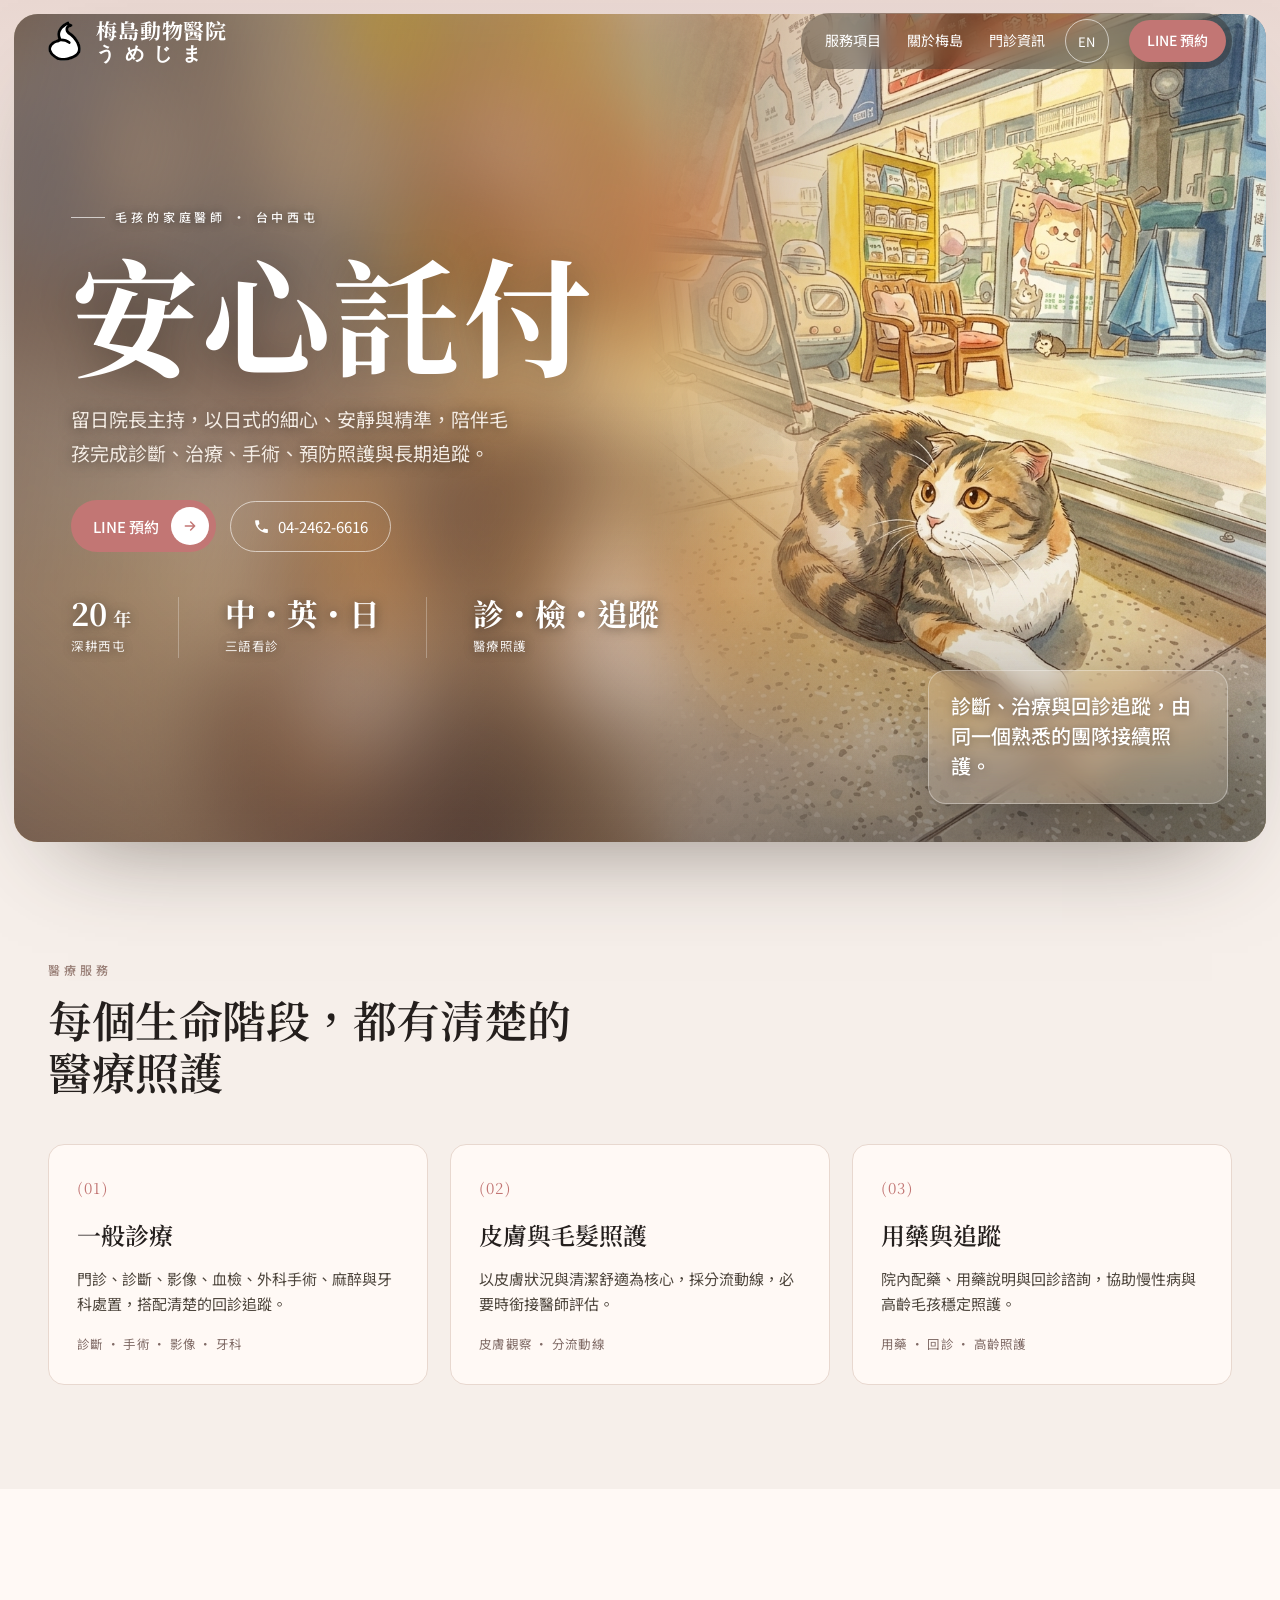
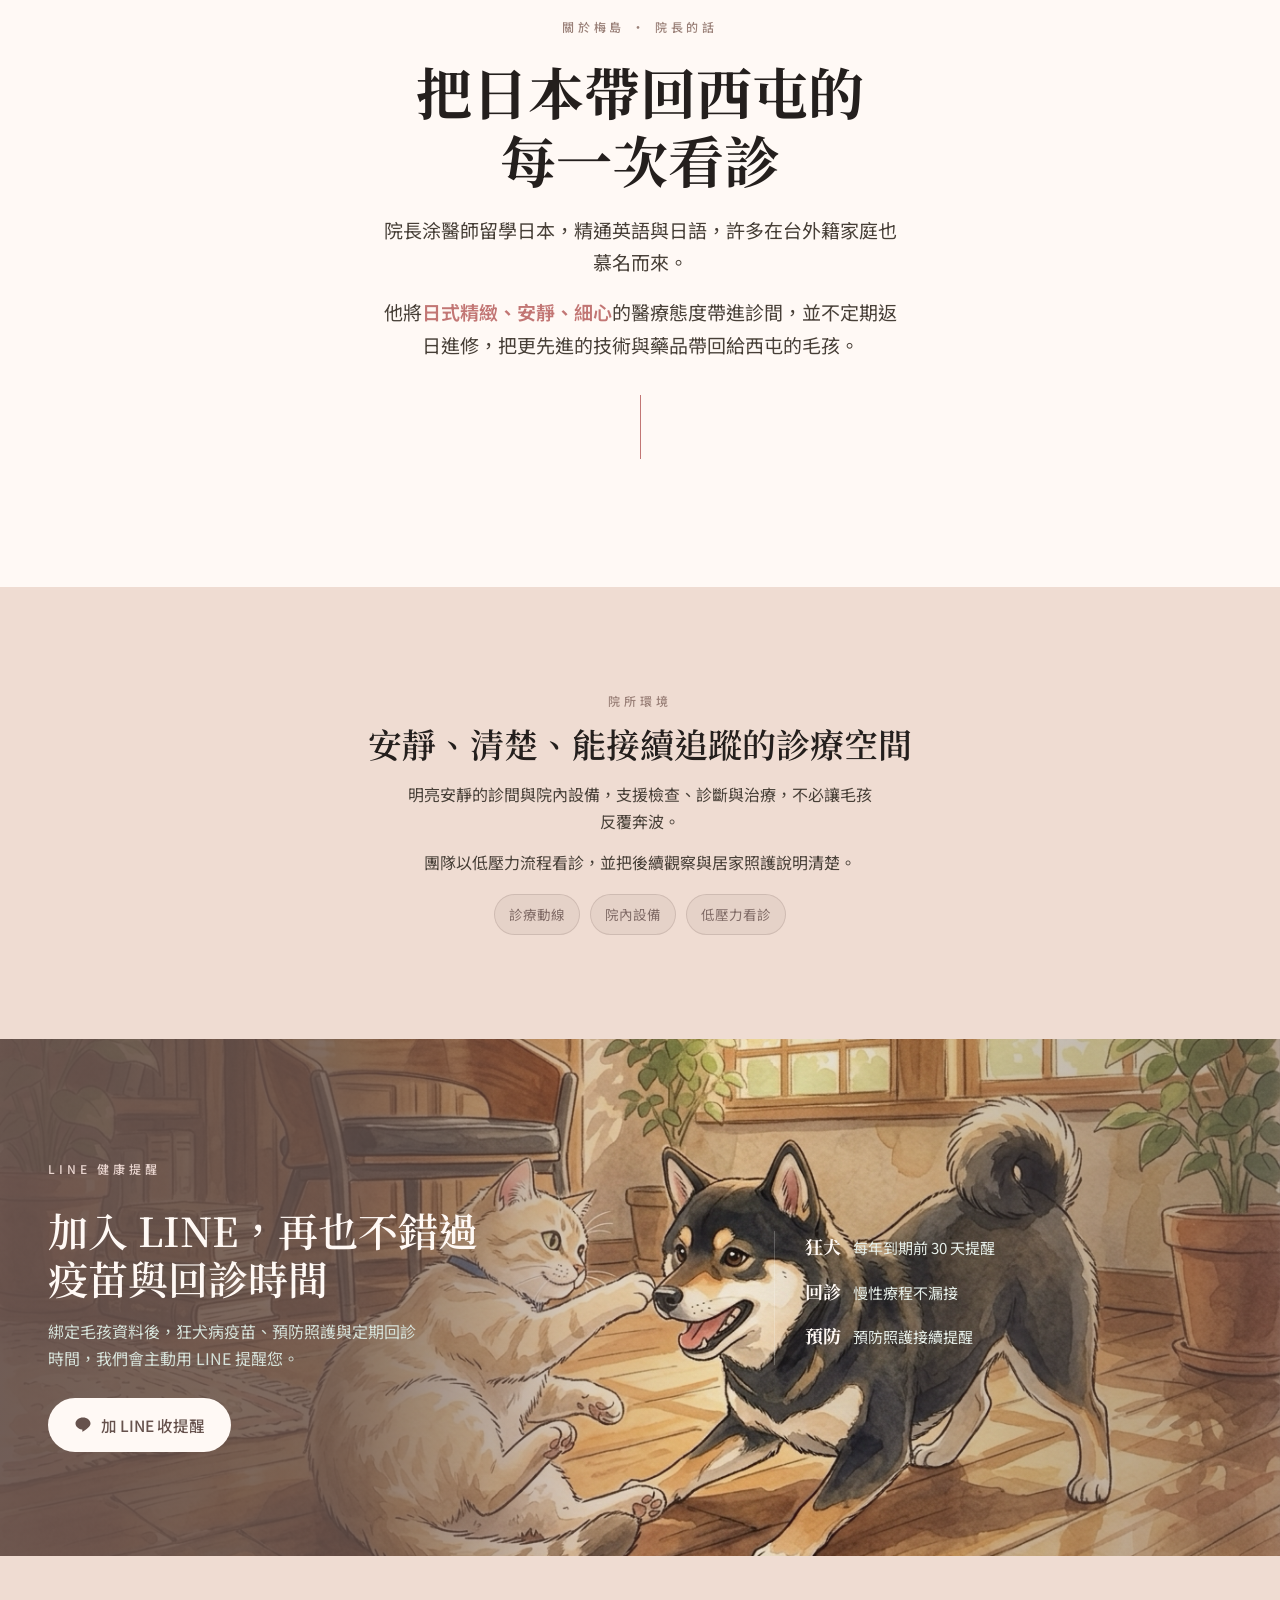
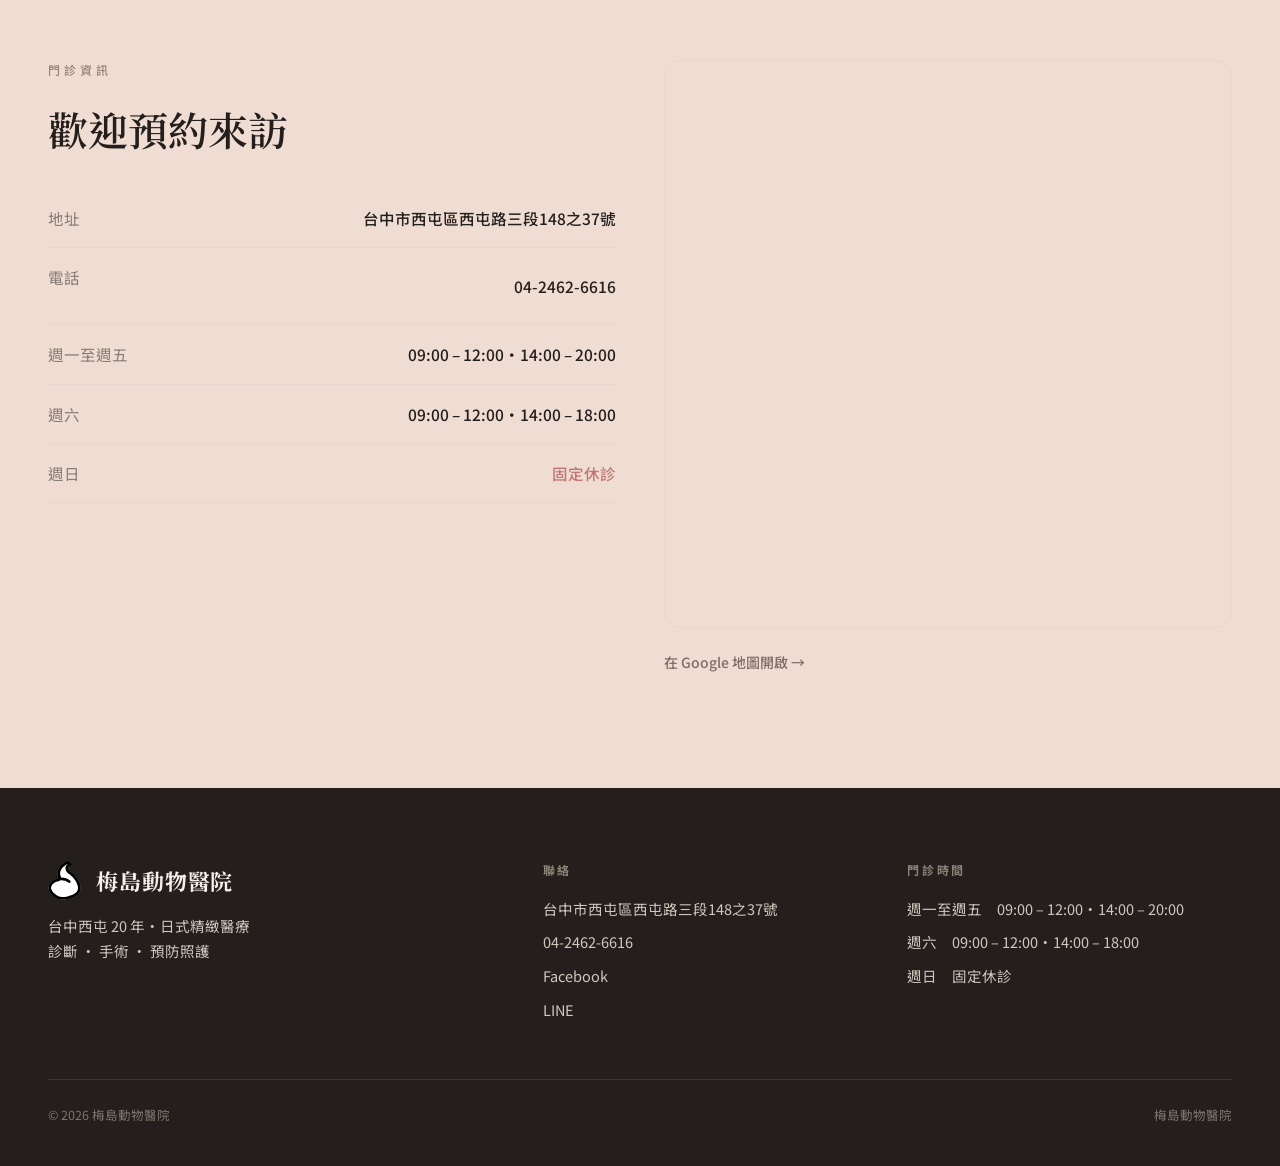
==== commit d1900cbf: "style(nav): a bit more space between logo and brand text Co-Authored-By: Claude Opus 5.5 <noreply@an" ====
--- a/index.html
+++ b/index.html
@@ -26,7 +26,7 @@
 <link rel="preconnect" href="https://fonts.googleapis.com" />
 <link rel="preconnect" href="https://fonts.gstatic.com" crossorigin />
 <link href="https://fonts.googleapis.com/css2?family=Noto+Sans+TC:wght@300;400;500;700&family=Noto+Serif+TC:wght@400;600;700&display=swap" rel="stylesheet" />
-<link rel="stylesheet" href="assets/styles.css?v=37" />
+<link rel="stylesheet" href="assets/styles.css?v=38" />
 <script src="assets/app.js?v=34" defer></script>
 <script type="application/ld+json">
 {"@context":"https://schema.org","@type":"WebSite","name":"梅島動物醫院","alternateName":["Umesima","umesima.com"],"url":"https://umesima.com/"}
--- a/assets/styles.css
+++ b/assets/styles.css
@@ -22,12 +22,12 @@
 
 /* ---------- nav ---------- */
 .nav{position:fixed;top:0;left:0;right:0;z-index:50;transition:background .4s var(--ease),box-shadow .4s var(--ease);}
-.nav-in{display:flex;align-items:center;justify-content:space-between;height:70px;max-width:var(--maxw);margin:0 auto;padding:0 28px}
-.brand{font-family:var(--serif);font-weight:700;font-size:21px;letter-spacing:.04em;color:var(--ink);display:flex;align-items:center;gap:10px}
+.nav-in{display:flex;align-items:center;justify-content:space-between;height:82px;max-width:var(--maxw);margin:0 auto;padding:0 28px}
+.brand{font-family:var(--serif);font-weight:700;font-size:21px;letter-spacing:.04em;color:var(--ink);display:flex;align-items:center;gap:15px}
 .nav .brand{min-height:44px}
-.brand .logo{height:34px;width:auto;flex:none}
-.brand-t{display:flex;flex-direction:column;line-height:1.1}
-.brand-jp{font-family:"Hiragino Maru Gothic ProN","Zen Maru Gothic","Yu Gothic",sans-serif;font-size:14px;font-weight:600;letter-spacing:.9em;margin-top:5px}
+.brand .logo{height:40px;width:auto;flex:none}
+.brand-t{display:flex;flex-direction:column;line-height:1.05}
+.brand-jp{font-family:"Hiragino Maru Gothic ProN","Zen Maru Gothic","Yu Gothic",sans-serif;font-size:19px;font-weight:600;letter-spacing:.5em;margin-top:3px}
 .nav-r{display:flex;align-items:center;gap:20px}
 .nav-links{display:flex;gap:26px;font-size:14px;color:var(--ink)}
 .nav-links a{position:relative;padding:4px 0;color:var(--ink);opacity:.85;transition:opacity .2s}
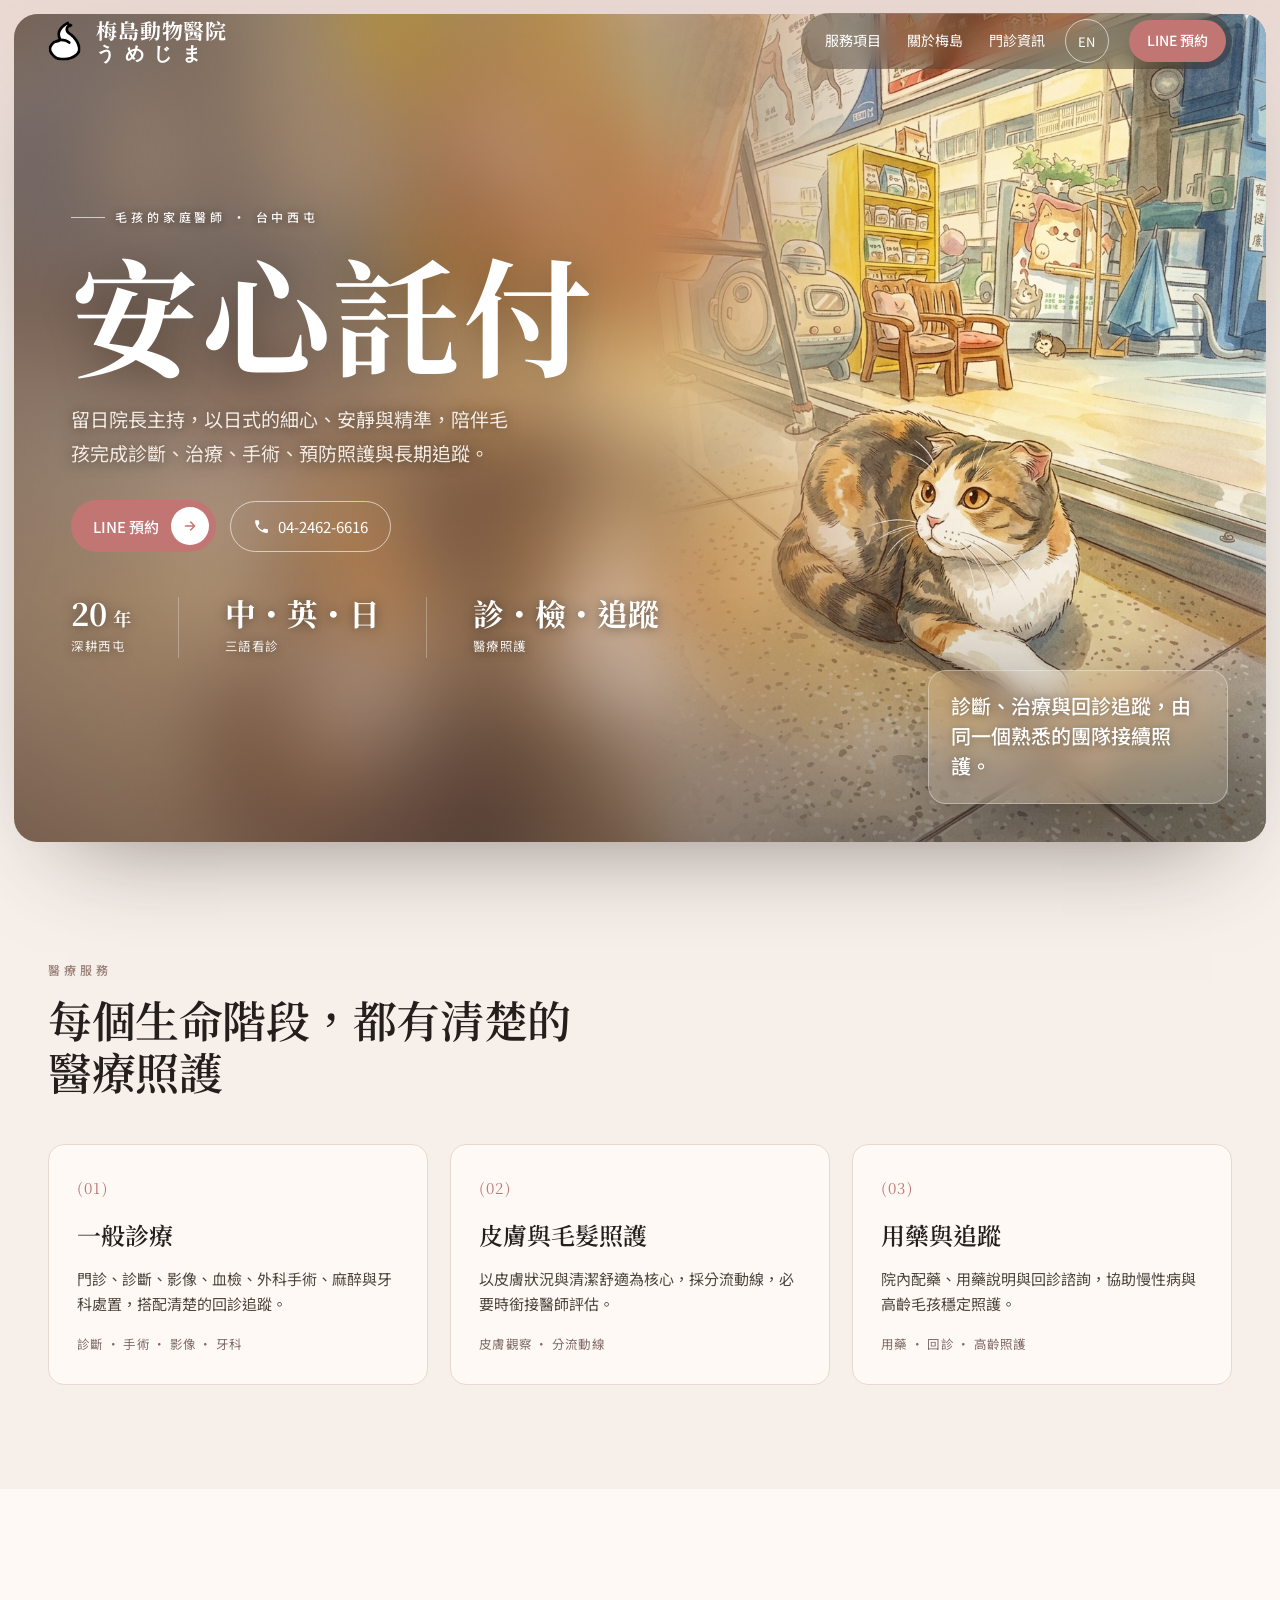
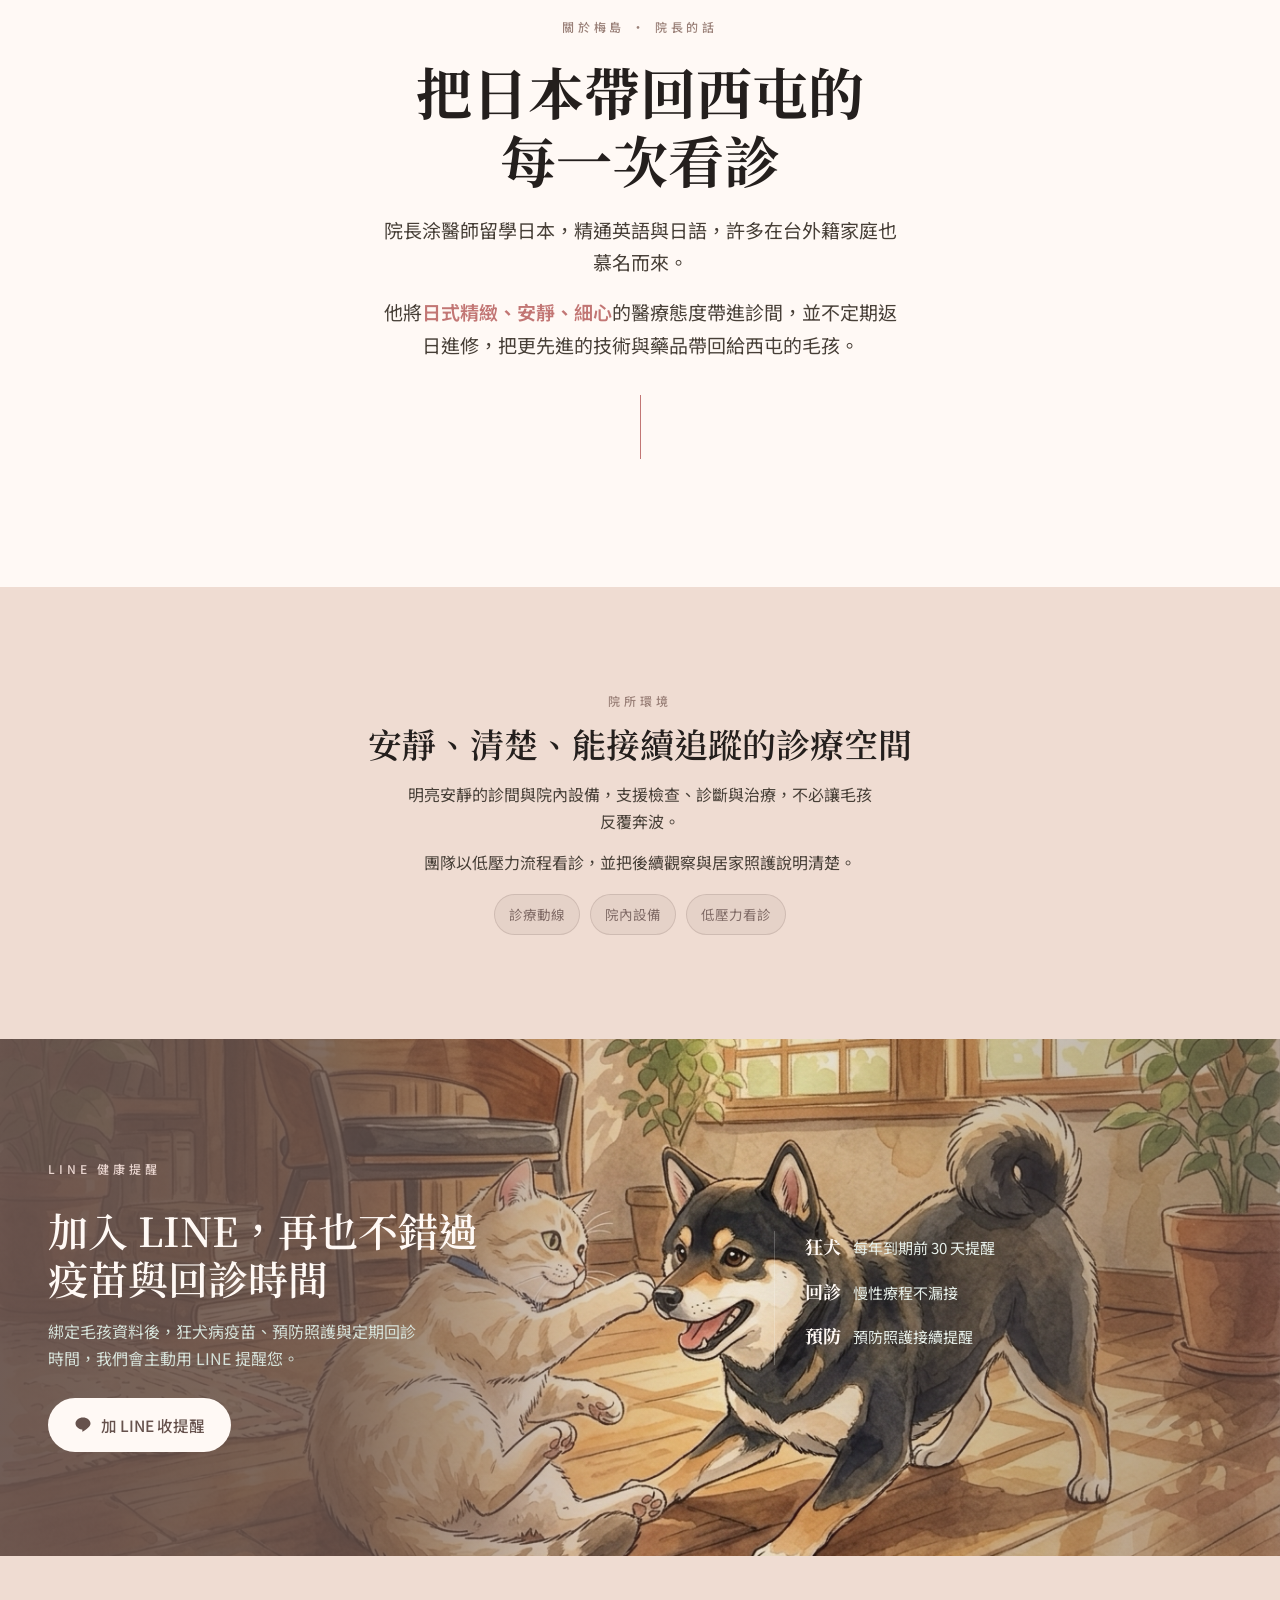
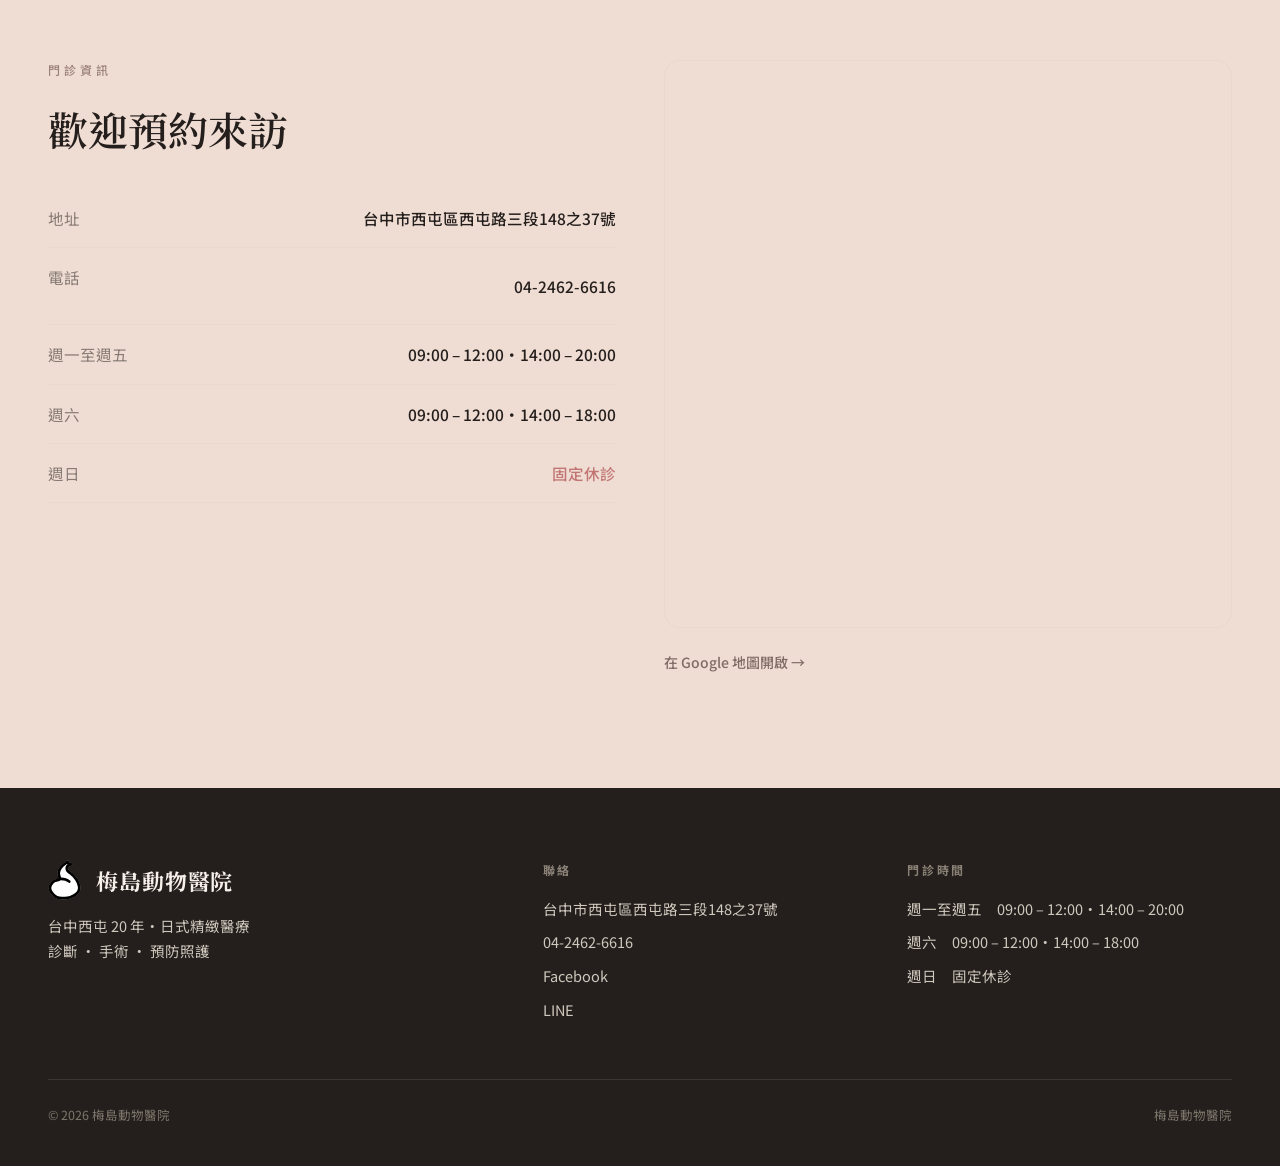
==== commit 58f53d79: "feat(brand): smoother logo curve; add PDF/Google logo files Co-Authored-By: Claude Opus 5.5 <noreply" ====
--- a/index.html
+++ b/index.html
@@ -9,10 +9,10 @@
 <html lang="zh-Hant" data-lang="zh">
 <head>
 <meta charset="UTF-8" />
-<link rel="icon" type="image/svg+xml" href="assets/logo-small.svg" />
-<link rel="icon" type="image/png" sizes="32x32" href="assets/favicon-32.png" />
-<link rel="icon" type="image/png" sizes="192x192" href="assets/icon-192.png" />
-<link rel="apple-touch-icon" href="apple-touch-icon.png" />
+<link rel="icon" type="image/svg+xml" href="assets/logo-small.svg?v=2" />
+<link rel="icon" type="image/png" sizes="32x32" href="assets/favicon-32.png?v=2" />
+<link rel="icon" type="image/png" sizes="192x192" href="assets/icon-192.png?v=2" />
+<link rel="apple-touch-icon" href="apple-touch-icon.png?v=2" />
 <meta name="viewport" content="width=device-width, initial-scale=1" />
 <title>梅島動物醫院｜台中西屯 20 年・日式精緻醫療</title>
 <meta name="description" content="梅島動物醫院 — 台中西屯區 20 年動物醫院。留日院長主持，日式精緻醫療，提供診斷治療、外科手術、預防照護與長期健康追蹤。週一至週五 09:00–20:00（午休 12:00–14:00），週六至 18:00。" />
@@ -60,7 +60,7 @@
 <!-- NAV -->
 <nav class="nav" id="nav">
   <div class="nav-in">
-    <a href="index.html" class="brand"><img class="logo" src="assets/logo-small.svg" alt="" width="25" height="30" /><span class="brand-t">梅島動物醫院<small class="brand-jp" lang="ja">うめじま</small></span></a>
+    <a href="index.html" class="brand"><img class="logo" src="assets/logo-small.svg?v=2" alt="" width="25" height="30" /><span class="brand-t">梅島動物醫院<small class="brand-jp" lang="ja">うめじま</small></span></a>
     <div class="nav-r">
       <div class="nav-links">
         <a href="services.html" data-i18n="nav.services">服務項目</a>
@@ -208,7 +208,7 @@
   <div class="wrap">
     <div class="foot-grid">
       <div>
-        <div class="brand" style="font-family:var(--serif);font-weight:700;font-size:22px"><img class="logo" src="assets/logo-small.svg" alt="" width="25" height="30" />梅島動物醫院</div>
+        <div class="brand" style="font-family:var(--serif);font-weight:700;font-size:22px"><img class="logo" src="assets/logo-small.svg?v=2" alt="" width="25" height="30" />梅島動物醫院</div>
         <p data-i18n="foot.tag">台中西屯 20 年・日式精緻醫療<br>診斷 · 手術 · 預防照護</p>
       </div>
       <div>
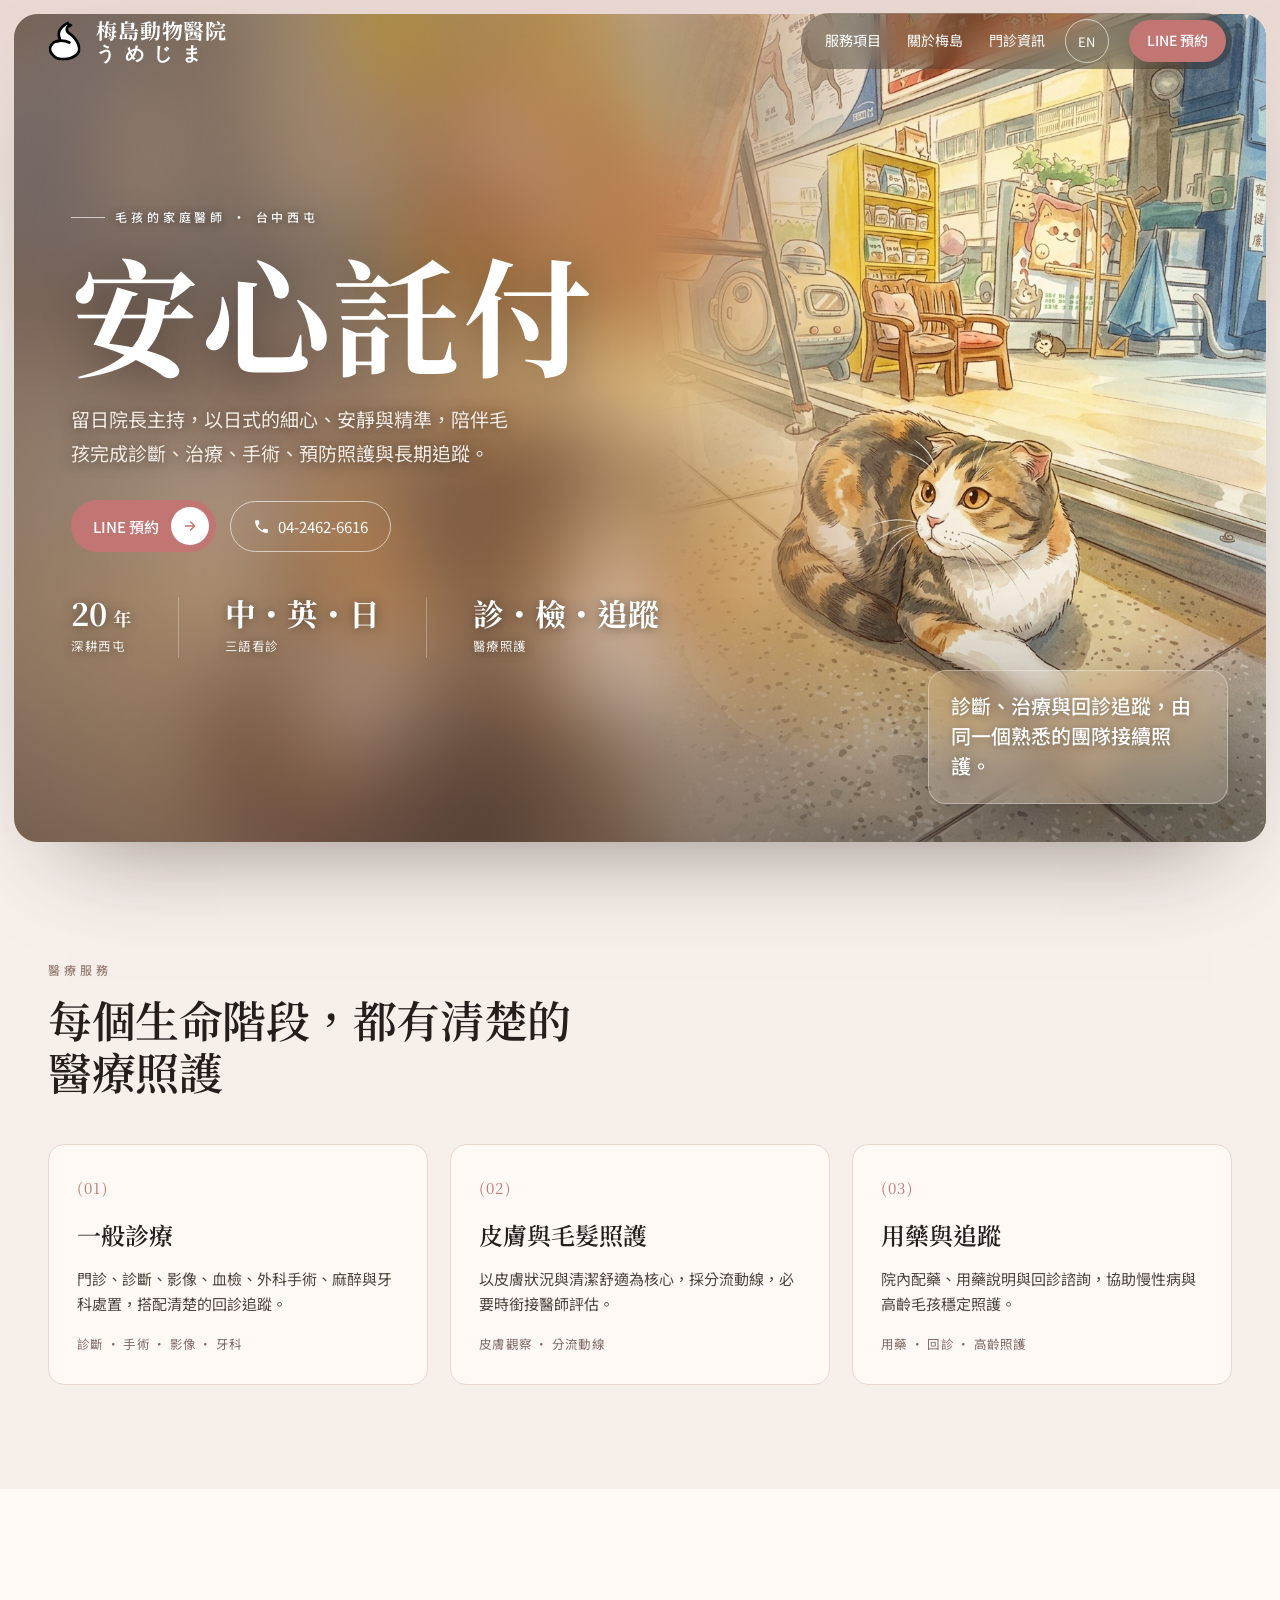
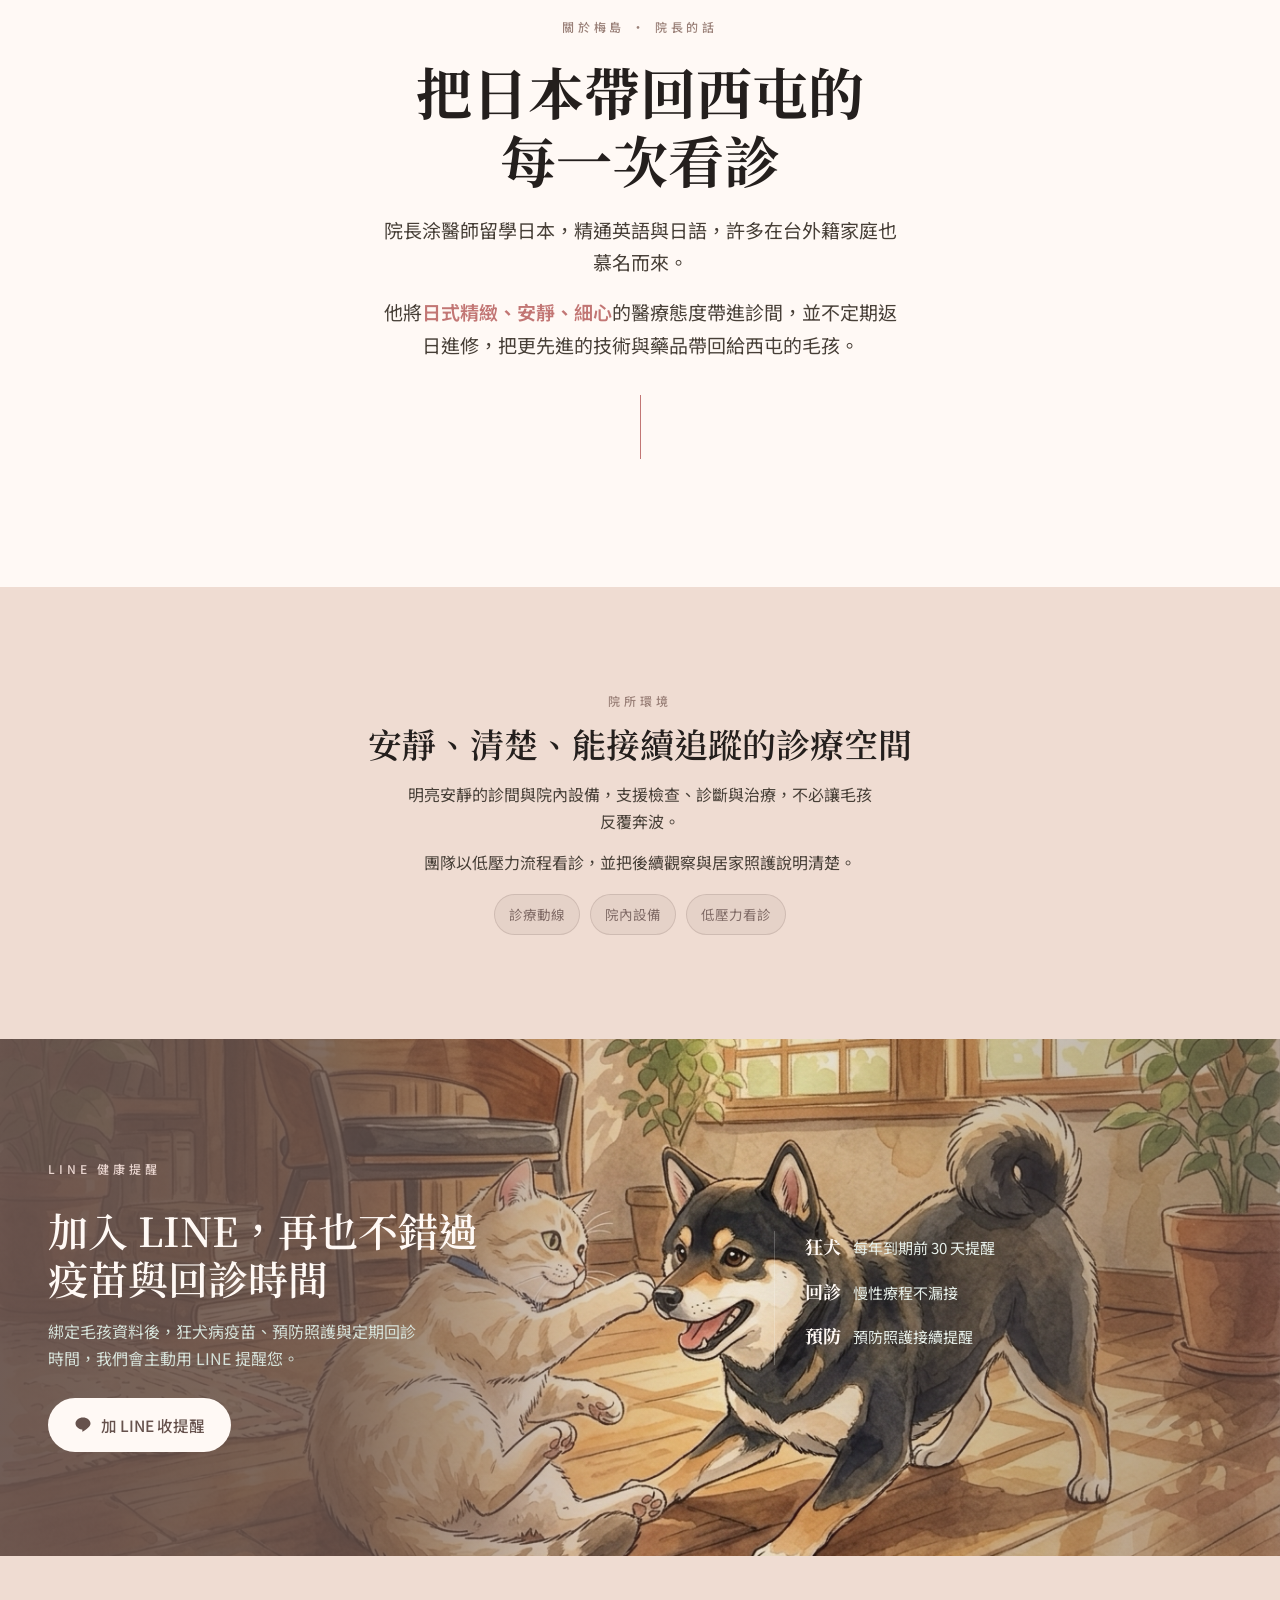
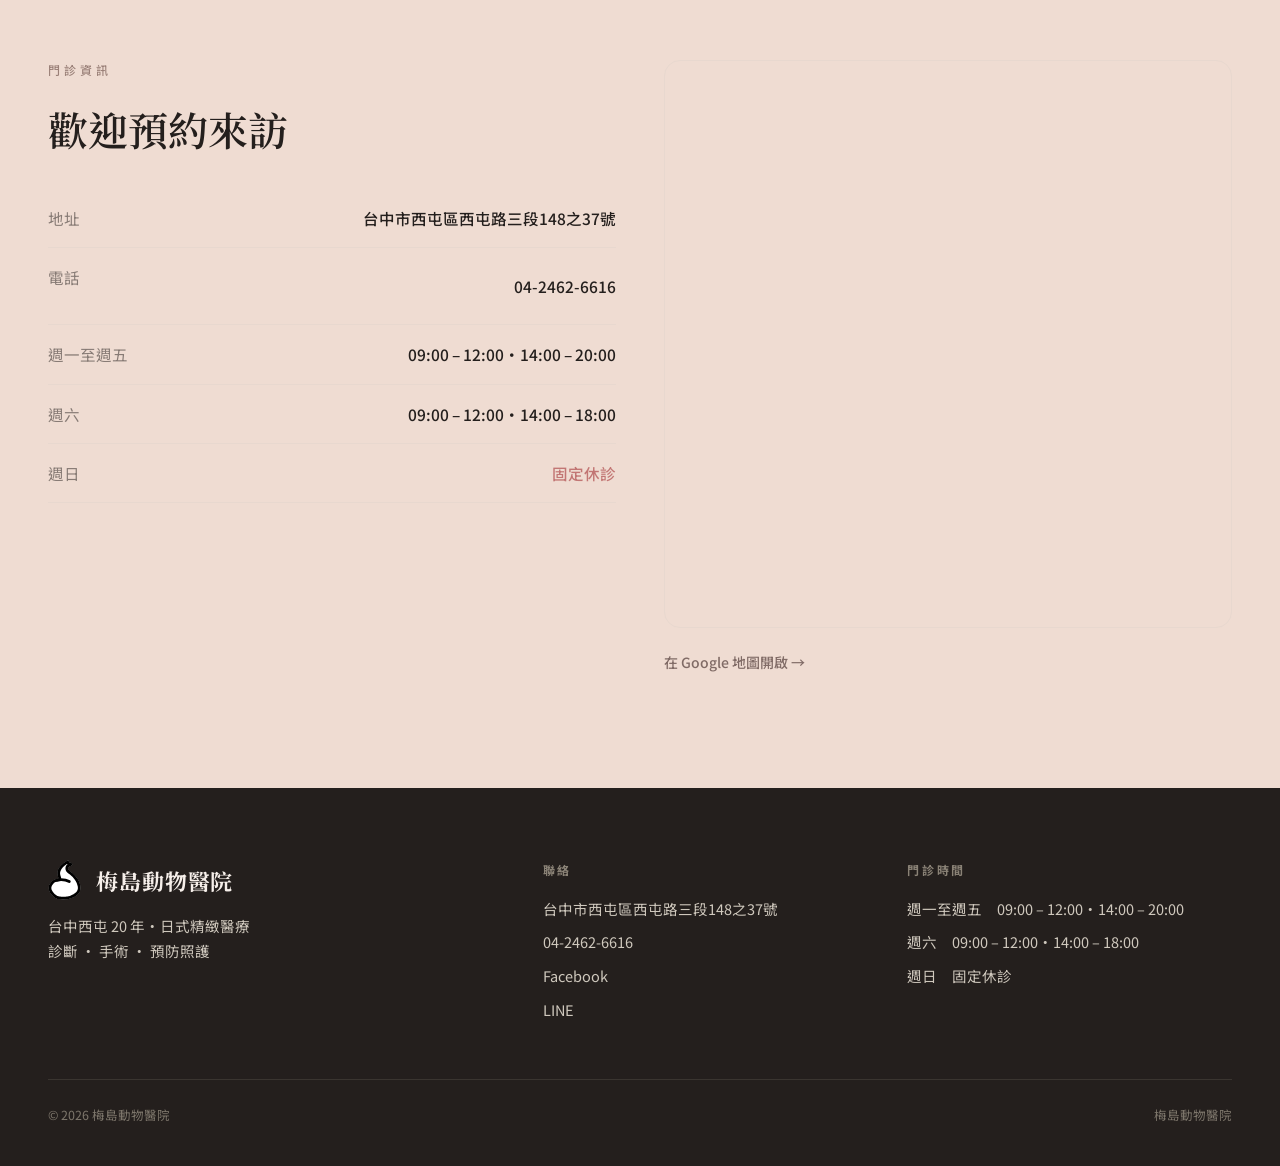
==== commit 02600283: "fix(brand): clean neck/body junction in logo, no thick blob Co-Authored-By: Claude Opus 5.5 <noreply" ====
--- a/index.html
+++ b/index.html
@@ -9,10 +9,10 @@
 <html lang="zh-Hant" data-lang="zh">
 <head>
 <meta charset="UTF-8" />
-<link rel="icon" type="image/svg+xml" href="assets/logo-small.svg?v=2" />
-<link rel="icon" type="image/png" sizes="32x32" href="assets/favicon-32.png?v=2" />
-<link rel="icon" type="image/png" sizes="192x192" href="assets/icon-192.png?v=2" />
-<link rel="apple-touch-icon" href="apple-touch-icon.png?v=2" />
+<link rel="icon" type="image/svg+xml" href="assets/logo-small.svg?v=3" />
+<link rel="icon" type="image/png" sizes="32x32" href="assets/favicon-32.png?v=3" />
+<link rel="icon" type="image/png" sizes="192x192" href="assets/icon-192.png?v=3" />
+<link rel="apple-touch-icon" href="apple-touch-icon.png?v=3" />
 <meta name="viewport" content="width=device-width, initial-scale=1" />
 <title>梅島動物醫院｜台中西屯 20 年・日式精緻醫療</title>
 <meta name="description" content="梅島動物醫院 — 台中西屯區 20 年動物醫院。留日院長主持，日式精緻醫療，提供診斷治療、外科手術、預防照護與長期健康追蹤。週一至週五 09:00–20:00（午休 12:00–14:00），週六至 18:00。" />
@@ -60,7 +60,7 @@
 <!-- NAV -->
 <nav class="nav" id="nav">
   <div class="nav-in">
-    <a href="index.html" class="brand"><img class="logo" src="assets/logo-small.svg?v=2" alt="" width="25" height="30" /><span class="brand-t">梅島動物醫院<small class="brand-jp" lang="ja">うめじま</small></span></a>
+    <a href="index.html" class="brand"><img class="logo" src="assets/logo-small.svg?v=3" alt="" width="25" height="30" /><span class="brand-t">梅島動物醫院<small class="brand-jp" lang="ja">うめじま</small></span></a>
     <div class="nav-r">
       <div class="nav-links">
         <a href="services.html" data-i18n="nav.services">服務項目</a>
@@ -208,7 +208,7 @@
   <div class="wrap">
     <div class="foot-grid">
       <div>
-        <div class="brand" style="font-family:var(--serif);font-weight:700;font-size:22px"><img class="logo" src="assets/logo-small.svg?v=2" alt="" width="25" height="30" />梅島動物醫院</div>
+        <div class="brand" style="font-family:var(--serif);font-weight:700;font-size:22px"><img class="logo" src="assets/logo-small.svg?v=3" alt="" width="25" height="30" />梅島動物醫院</div>
         <p data-i18n="foot.tag">台中西屯 20 年・日式精緻醫療<br>診斷 · 手術 · 預防照護</p>
       </div>
       <div>
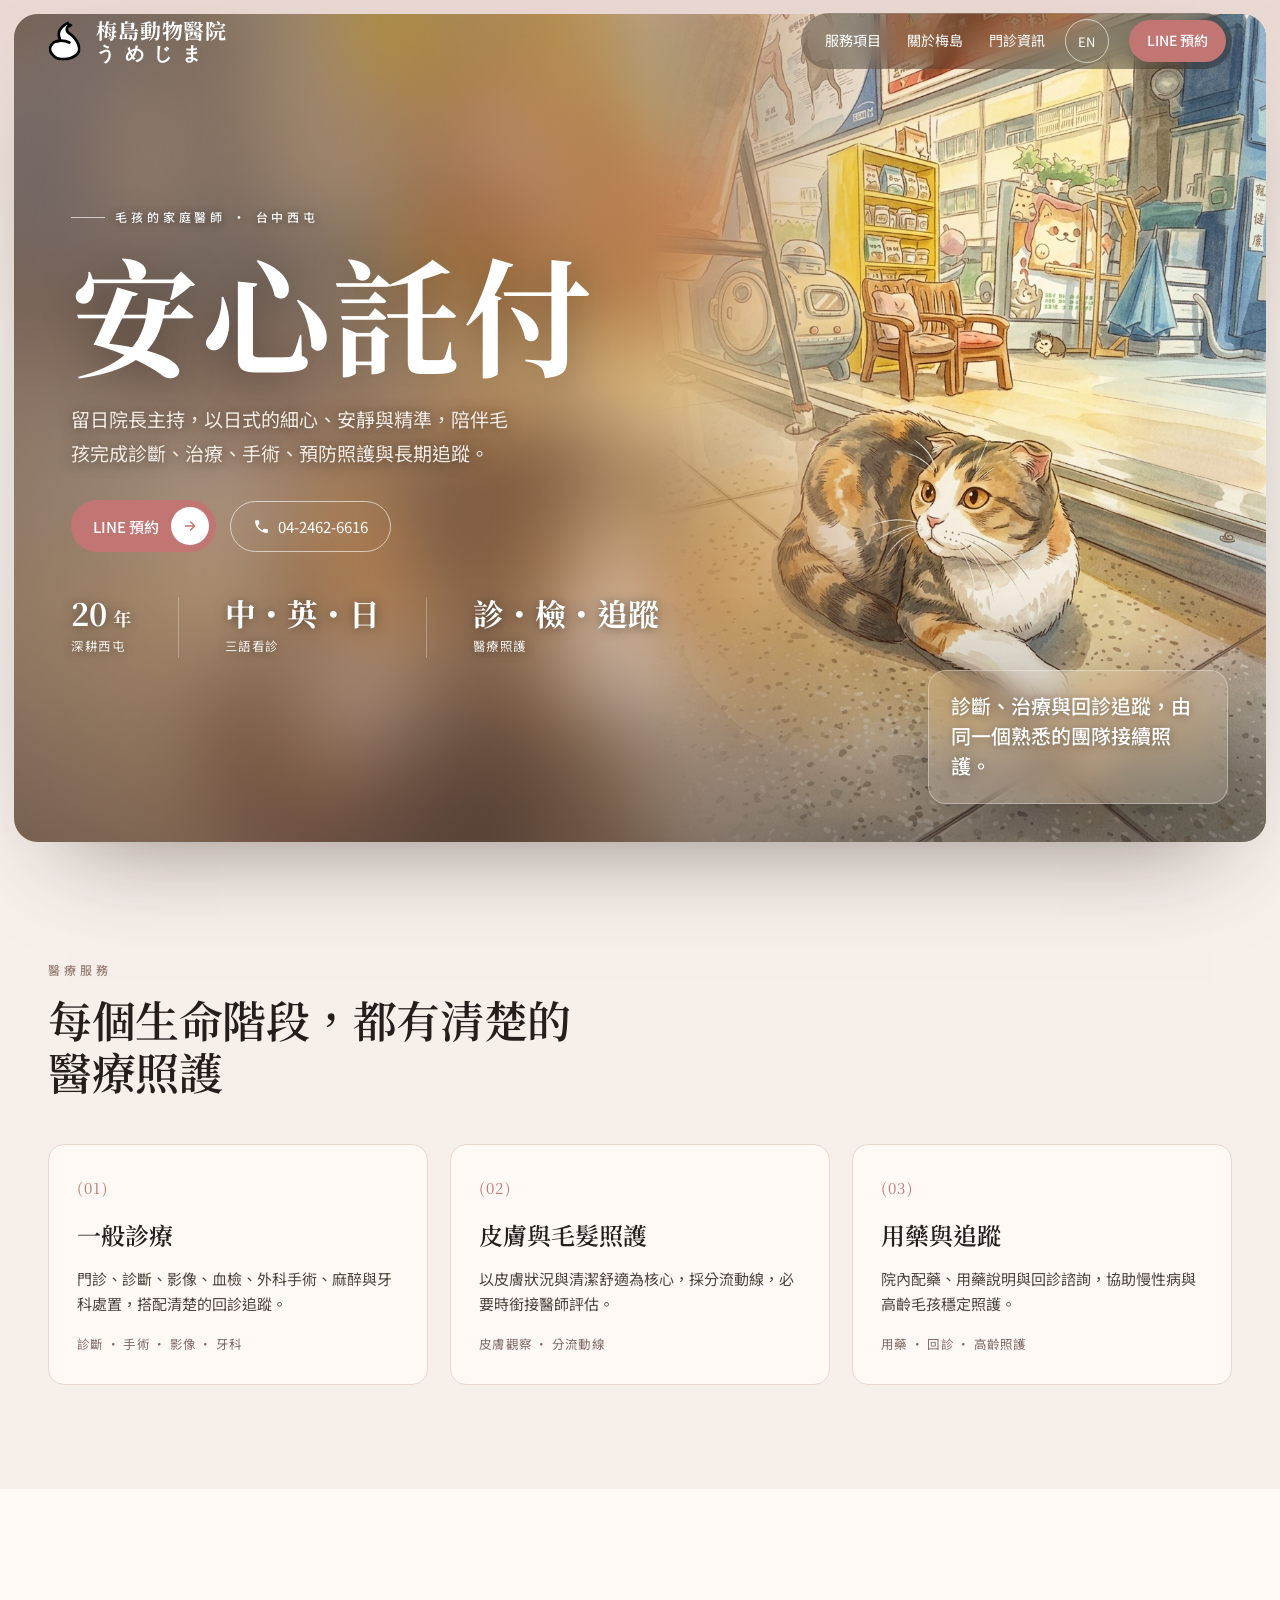
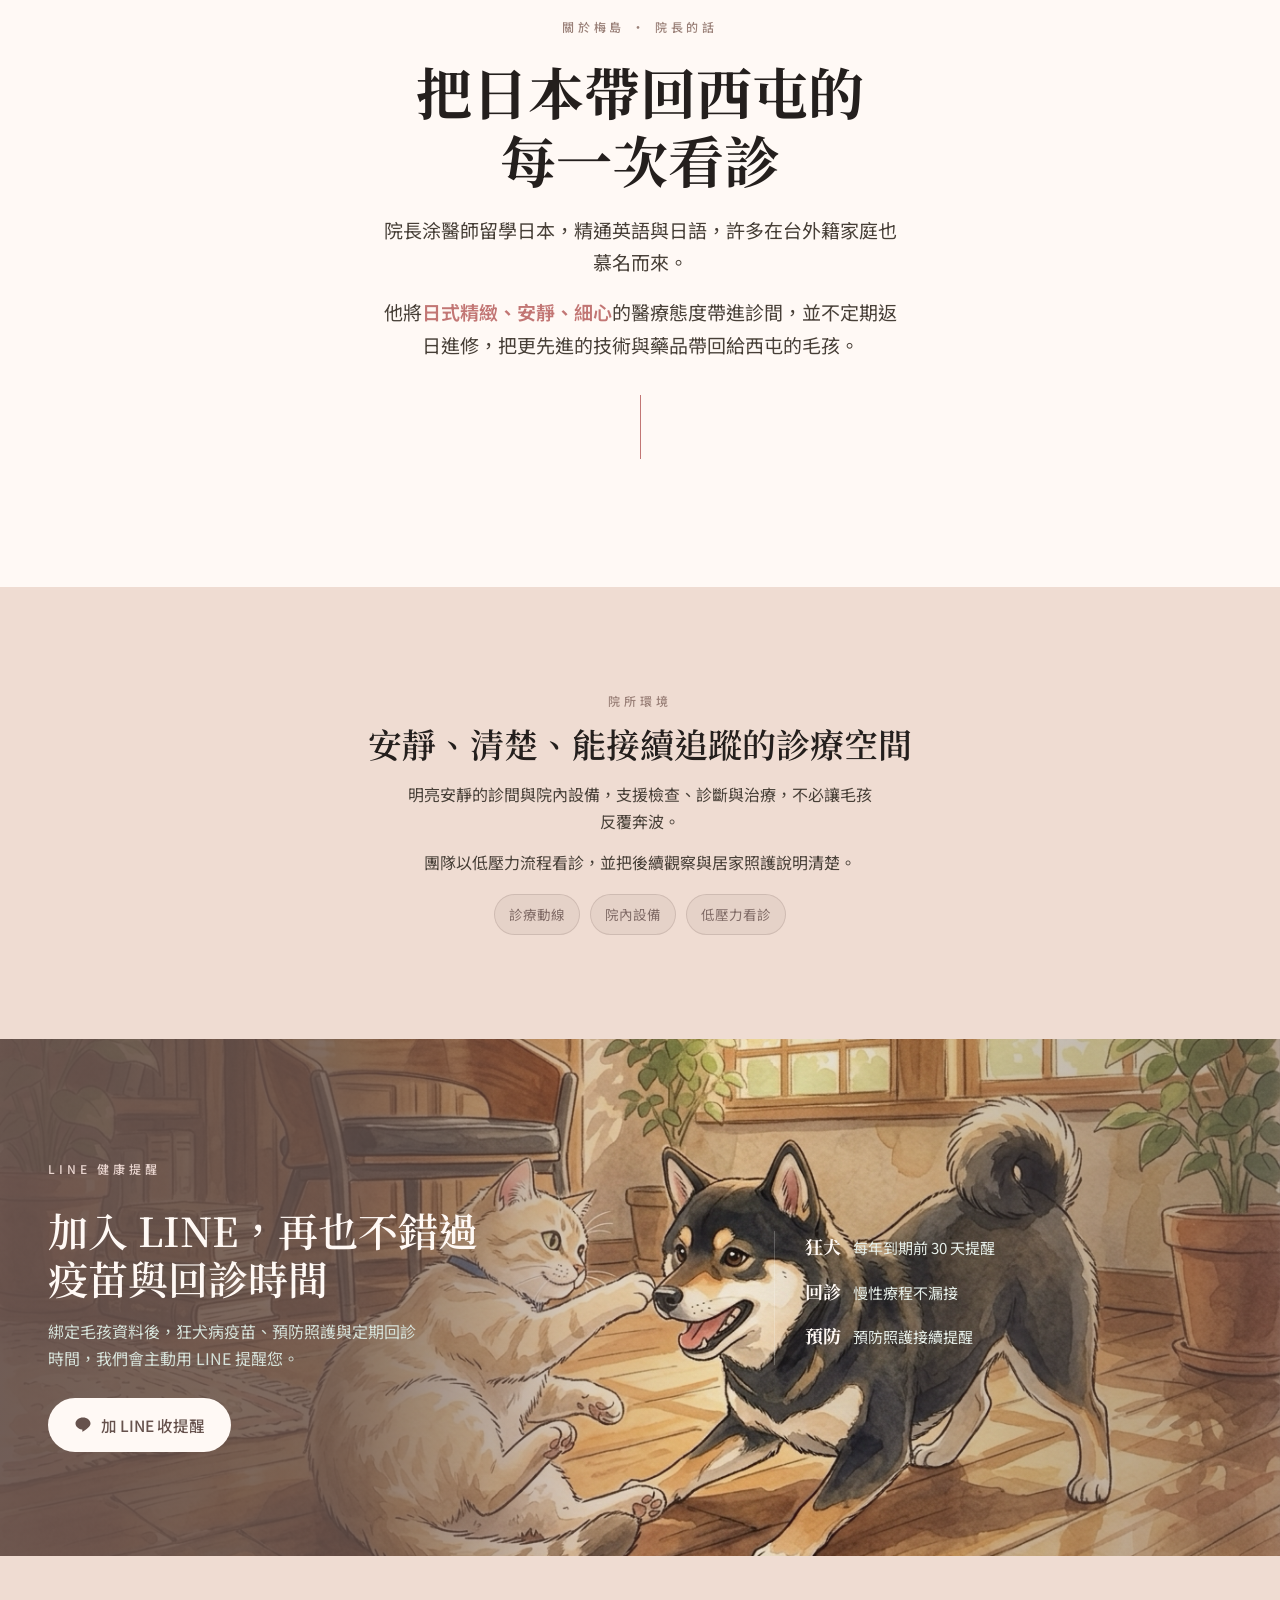
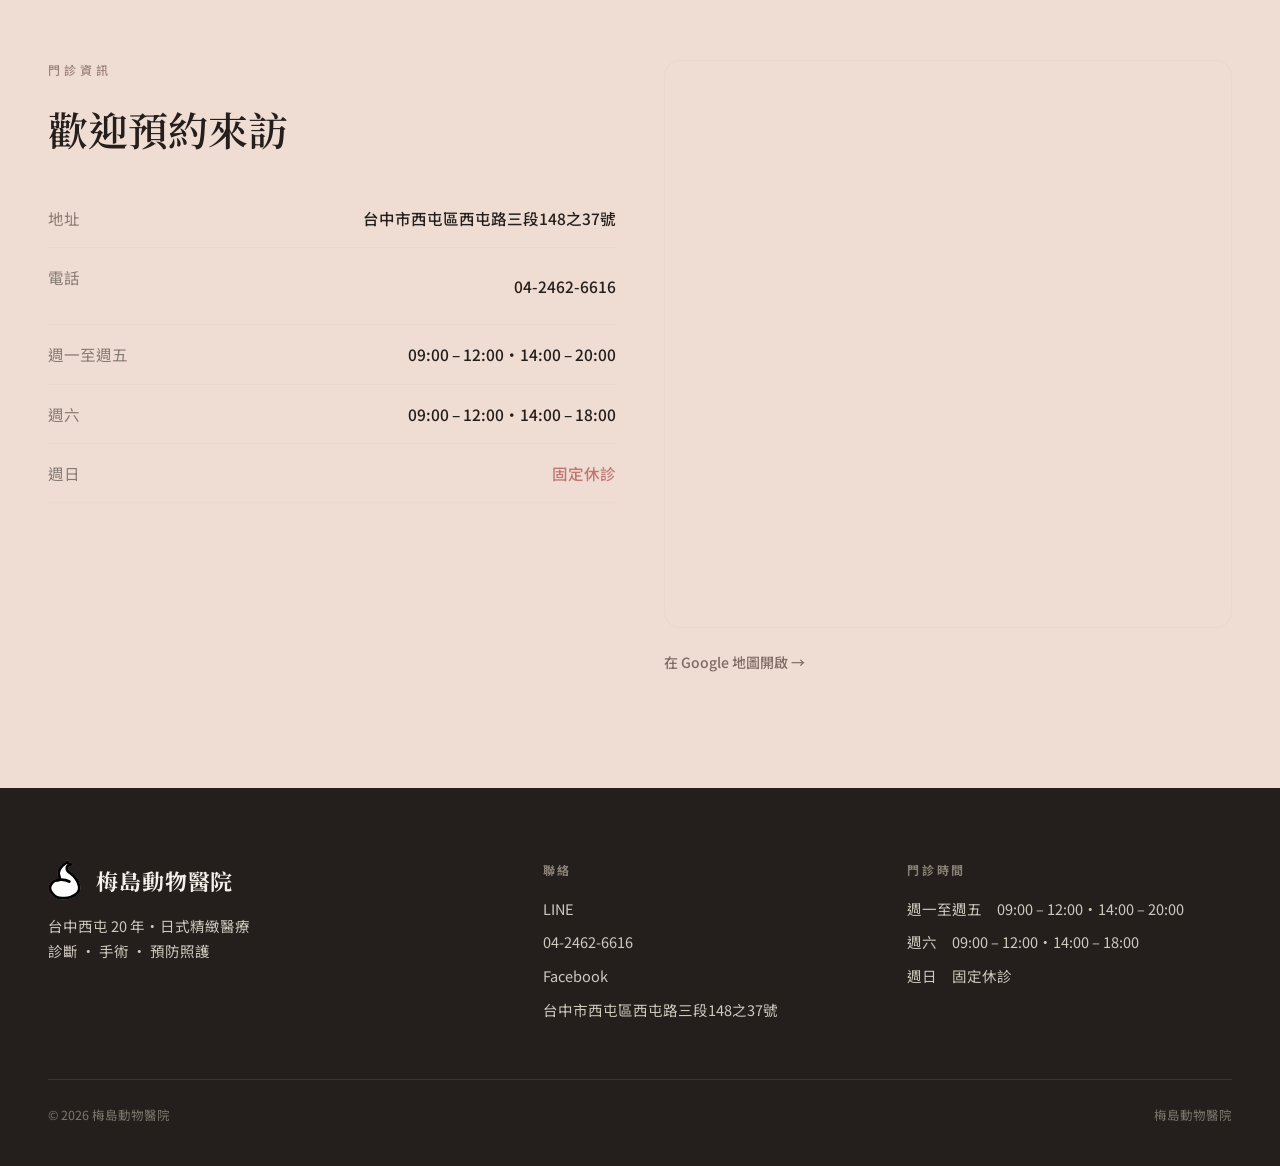
==== commit bb4e17fe: "style(footer): contact order LINE, phone, Facebook, address Co-Authored-By: Claude Opus 5.5 <noreply" ====
--- a/index.html
+++ b/index.html
@@ -26,8 +26,8 @@
 <link rel="preconnect" href="https://fonts.googleapis.com" />
 <link rel="preconnect" href="https://fonts.gstatic.com" crossorigin />
 <link href="https://fonts.googleapis.com/css2?family=Noto+Sans+TC:wght@300;400;500;700&family=Noto+Serif+TC:wght@400;600;700&display=swap" rel="stylesheet" />
-<link rel="stylesheet" href="assets/styles.css?v=38" />
-<script src="assets/app.js?v=34" defer></script>
+<link rel="stylesheet" href="assets/styles.css?v=41" />
+<script src="assets/app.js?v=35" defer></script>
 <script type="application/ld+json">
 {"@context":"https://schema.org","@type":"WebSite","name":"梅島動物醫院","alternateName":["Umesima","umesima.com"],"url":"https://umesima.com/"}
 </script>
@@ -213,10 +213,10 @@
       </div>
       <div>
         <h4 data-i18n="foot.contact">聯絡</h4>
-        <p>台中市西屯區西屯路三段148之37號</p>
+        <a href="https://lin.ee/q2NhyMW" data-line>LINE</a>
         <a href="tel:+886424626616">04-2462-6616</a>
         <a href="https://www.facebook.com/profile.php?id=100063917255991" target="_blank" rel="noopener">Facebook</a>
-        <a href="https://lin.ee/q2NhyMW" data-line>LINE</a>
+        <p>台中市西屯區西屯路三段148之37號</p>
       </div>
       <div>
         <h4 data-i18n="foot.hours">門診時間</h4>
--- a/assets/styles.css
+++ b/assets/styles.css
@@ -386,3 +386,38 @@
     -webkit-mask-image:linear-gradient(180deg,transparent 0,#000 22%,#000 80%,transparent 100%);
     mask-image:linear-gradient(180deg,transparent 0,#000 22%,#000 80%,transparent 100%)}
 }
+
+/* clinic schedule (about · 院長的話) */
+.sched{margin:46px auto 0;max-width:620px}
+.sched-h{font-family:var(--serif);font-weight:700;font-size:clamp(22px,2.4vw,28px);letter-spacing:.2em;margin:0 0 20px}
+.sched-t{width:100%;border-collapse:collapse;table-layout:fixed;font-size:clamp(14px,1.5vw,16px);font-weight:300;color:var(--ink);background:#fff}
+.sched-t th,.sched-t td{border:1px solid var(--ink);padding:12px 6px;text-align:center;vertical-align:middle;font-weight:300}
+.sched-t thead th{font-size:clamp(12px,1.3vw,14px);line-height:1.35;letter-spacing:.04em;background:#fff}
+.sched-t thead th:first-child,.sched-t tbody th{width:22%}
+.sched-t tbody th{font-weight:400;letter-spacing:.08em}
+.sched-t .lai{background:#F7EDE6}
+.sched-t td.two{padding:0}
+.sched-t td.two div{padding:7px 4px}
+.sched-t td.two div+div{border-top:1px solid var(--ink)}
+.sched-t small{display:block;font-size:.8em;margin-top:2px}
+.sched-t .off{letter-spacing:.4em}
+.story .sched-note{font-size:14px;letter-spacing:.12em;margin:12px auto 0;color:var(--ink)}
+@media(min-width:881px){
+  .story-split{max-width:1180px;display:grid;grid-template-columns:1fr 1fr;gap:clamp(40px,5vw,80px);align-items:center;text-align:left}
+  .story-split .story h2,.story-split h2{font-size:clamp(30px,3.4vw,46px)}
+  .story-split .story-txt p{margin-left:0}
+  .story-split .story-line{display:none}
+  .story-split .sched{margin:0;max-width:none}
+  .story-split .sched-h{text-align:left}
+  .story-split .sched-note{text-align:left;margin-left:0}
+}
+.sched-d{display:none}
+@media(min-width:881px){
+  .sched-m{display:none}.sched-d{display:table}
+  .sched-d thead th:first-child,.sched-d tbody th{width:15%}
+  .sched-d thead th{font-size:clamp(13px,1.2vw,15px);font-weight:400;padding:12px 2px}
+  .sched-d tbody th{font-size:clamp(12px,1.1vw,14px);font-weight:300;line-height:1.35;letter-spacing:.02em}
+  .sched-d td{padding:16px 2px;font-size:clamp(13px,1.15vw,15px)}
+  .sched-d td.two div{padding:9px 2px}
+  .sched-d .off.v{letter-spacing:.3em;writing-mode:vertical-rl}
+}
